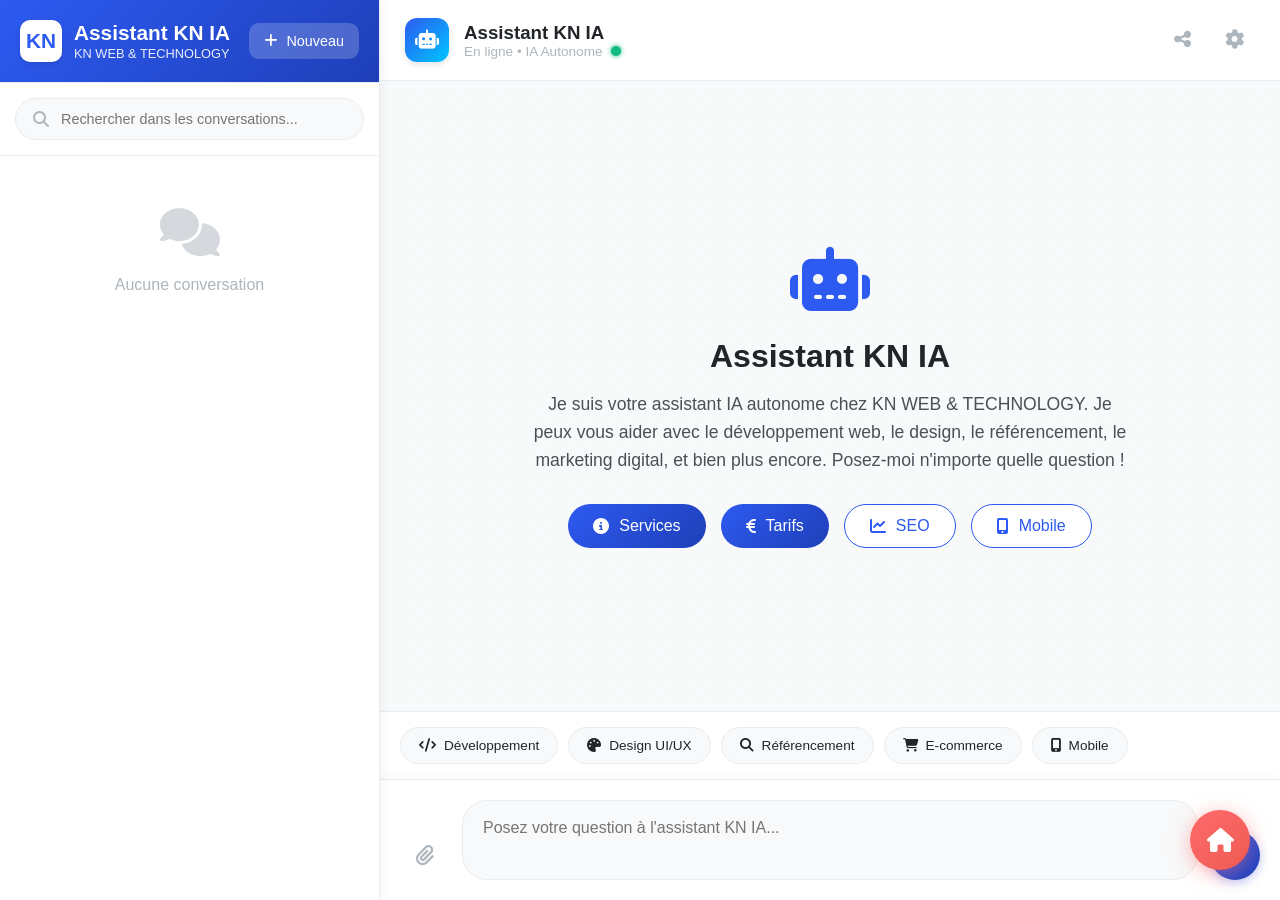
==== assistant.html @ f229addb "Add files via upload" ====
<!DOCTYPE html>
<html lang="fr">
<head>
    <meta charset="UTF-8">
    <meta name="viewport" content="width=device-width, initial-scale=1.0">
    <title>Assistant KN IA - KN WEB & TECHNOLOGY</title>
    <link rel="stylesheet" href="https://cdnjs.cloudflare.com/ajax/libs/font-awesome/6.4.0/css/all.min.css">
    <style>
        :root {
            --primary-color: #2d5af1;
            --secondary-color: #1e3fb8;
            --accent-color: #00c6ff;
            --assistant-color: #f0f5ff;
            --user-color: #e3f2fd;
            --light-color: #f8f9fa;
            --dark-color: #212529;
            --success-color: #10b981;
            --warning-color: #f59e0b;
            --error-color: #ef4444;
            --gray-light: #e9ecef;
            --gray-medium: #adb5bd;
            --gray-dark: #495057;
        }
        
        * {
            margin: 0;
            padding: 0;
            box-sizing: border-box;
            font-family: 'Segoe UI', Tahoma, Geneva, Verdana, sans-serif;
        }
        
        body {
            background: linear-gradient(135deg, #f5f7ff 0%, #eef2ff 100%);
            color: var(--dark-color);
            display: flex;
            height: 100vh;
            overflow: hidden;
        }
        
        /* Sidebar Style Assistant */
        .sidebar {
            width: 380px;
            background: white;
            border-right: 1px solid var(--gray-light);
            display: flex;
            flex-direction: column;
            transition: all 0.3s ease;
            z-index: 100;
            box-shadow: 2px 0 10px rgba(0,0,0,0.05);
        }
        
        .sidebar-header {
            padding: 20px;
            border-bottom: 1px solid var(--gray-light);
            display: flex;
            align-items: center;
            justify-content: space-between;
            background: linear-gradient(135deg, var(--primary-color), var(--secondary-color));
            color: white;
        }
        
        .logo {
            display: flex;
            align-items: center;
            gap: 12px;
        }
        
        .logo-icon {
            width: 42px;
            height: 42px;
            background: white;
            border-radius: 10px;
            display: flex;
            align-items: center;
            justify-content: center;
            font-weight: bold;
            color: var(--primary-color);
            font-size: 1.3rem;
            box-shadow: 0 2px 5px rgba(0,0,0,0.1);
        }
        
        .logo-text {
            display: flex;
            flex-direction: column;
        }
        
        .logo h1 {
            font-size: 1.3rem;
            font-weight: 700;
            line-height: 1.2;
        }
        
        .logo span {
            font-size: 0.8rem;
            opacity: 0.9;
            font-weight: 400;
        }
        
        .new-chat-btn {
            background-color: rgba(255,255,255,0.2);
            color: white;
            border: none;
            border-radius: 10px;
            padding: 10px 15px;
            cursor: pointer;
            display: flex;
            align-items: center;
            gap: 8px;
            transition: all 0.3s;
            font-size: 0.9rem;
        }
        
        .new-chat-btn:hover {
            background-color: rgba(255,255,255,0.3);
            transform: scale(1.02);
        }
        
        .search-container {
            padding: 15px;
            border-bottom: 1px solid var(--gray-light);
            background: white;
        }
        
        .search-box {
            position: relative;
        }
        
        .search-box input {
            width: 100%;
            padding: 12px 15px 12px 45px;
            border: 1px solid var(--gray-light);
            border-radius: 25px;
            background-color: var(--light-color);
            font-size: 0.9rem;
            transition: all 0.3s;
        }
        
        .search-box input:focus {
            border-color: var(--primary-color);
            box-shadow: 0 0 0 3px rgba(45, 90, 241, 0.1);
            outline: none;
        }
        
        .search-box i {
            position: absolute;
            left: 18px;
            top: 50%;
            transform: translateY(-50%);
            color: var(--gray-medium);
        }
        
        .conversations {
            flex: 1;
            overflow-y: auto;
            background: white;
            padding: 10px;
        }
        
        .conversation {
            padding: 15px;
            border-radius: 12px;
            cursor: pointer;
            display: flex;
            align-items: flex-start;
            gap: 15px;
            transition: all 0.2s;
            margin-bottom: 8px;
            border: 1px solid transparent;
        }
        
        .conversation:hover {
            background-color: #f8faff;
            border-color: var(--gray-light);
        }
        
        .conversation.active {
            background-color: #eef4ff;
            border-color: var(--primary-color);
        }
        
        .conversation-icon {
            width: 40px;
            height: 40px;
            border-radius: 10px;
            background: linear-gradient(135deg, var(--primary-color), var(--accent-color));
            display: flex;
            align-items: center;
            justify-content: center;
            color: white;
            font-size: 1.1rem;
            flex-shrink: 0;
        }
        
        .conversation-info {
            flex: 1;
            min-width: 0;
        }
        
        .conversation-header {
            display: flex;
            justify-content: space-between;
            margin-bottom: 6px;
        }
        
        .conversation-name {
            font-weight: 600;
            font-size: 0.95rem;
            white-space: nowrap;
            overflow: hidden;
            text-overflow: ellipsis;
        }
        
        .conversation-time {
            font-size: 0.75rem;
            color: var(--gray-medium);
            flex-shrink: 0;
        }
        
        .conversation-preview {
            font-size: 0.85rem;
            color: var(--gray-dark);
            display: -webkit-box;
            -webkit-line-clamp: 2;
            -webkit-box-orient: vertical;
            overflow: hidden;
        }
        
        /* Main Chat Area - Style Assistant */
        .chat-area {
            flex: 1;
            display: flex;
            flex-direction: column;
            position: relative;
            background: white;
        }
        
        .chat-header {
            padding: 18px 25px;
            border-bottom: 1px solid var(--gray-light);
            background: white;
            display: flex;
            align-items: center;
            justify-content: space-between;
            box-shadow: 0 2px 5px rgba(0,0,0,0.05);
        }
        
        .chat-user-info {
            display: flex;
            align-items: center;
            gap: 15px;
            flex: 1;
        }
        
        .assistant-avatar {
            width: 44px;
            height: 44px;
            border-radius: 12px;
            background: linear-gradient(135deg, var(--primary-color), var(--accent-color));
            display: flex;
            align-items: center;
            justify-content: center;
            color: white;
            font-weight: bold;
            font-size: 1.2rem;
            box-shadow: 0 3px 6px rgba(0,0,0,0.1);
        }
        
        .status {
            width: 10px;
            height: 10px;
            border-radius: 50%;
            background-color: var(--success-color);
            margin-left: 8px;
            box-shadow: 0 0 5px var(--success-color);
        }
        
        .chat-actions {
            display: flex;
            gap: 10px;
        }
        
        .chat-action-btn {
            background: none;
            border: none;
            color: var(--gray-medium);
            cursor: pointer;
            font-size: 1.2rem;
            transition: all 0.3s;
            width: 42px;
            height: 42px;
            display: flex;
            align-items: center;
            justify-content: center;
            border-radius: 50%;
        }
        
        .chat-action-btn:hover {
            color: var(--primary-color);
            background-color: var(--light-color);
            transform: scale(1.05);
        }
        
        .messages-container {
            flex: 1;
            padding: 25px;
            overflow-y: auto;
            background: url('data:image/svg+xml;utf8,<svg xmlns="http://www.w3.org/2000/svg" width="100" height="100" viewBox="0 0 100 100"><rect width="100" height="100" fill="%23f8f9fa"/><path d="M0 0L100 100M100 0L0 100" stroke="%23e9ecef" stroke-width="0.5"/></svg>');
            background-size: 20px 20px;
        }
        
        .message {
            max-width: 85%;
            margin-bottom: 20px;
            display: flex;
            flex-direction: column;
            animation: fadeIn 0.4s ease;
        }
        
        .message.assistant {
            align-self: flex-start;
        }
        
        .message.user {
            align-self: flex-end;
        }
        
        .message-bubble {
            padding: 16px 20px;
            border-radius: 18px;
            position: relative;
            word-wrap: break-word;
            box-shadow: 0 2px 8px rgba(0,0,0,0.08);
            line-height: 1.5;
        }
        
        .message.assistant .message-bubble {
            background: var(--assistant-color);
            border-top-left-radius: 5px;
            border: 1px solid #dbeafe;
        }
        
        .message.user .message-bubble {
            background: linear-gradient(135deg, var(--primary-color), var(--secondary-color));
            color: white;
            border-top-right-radius: 5px;
        }
        
        .message-time {
            font-size: 0.75rem;
            color: var(--gray-medium);
            margin-top: 6px;
            align-self: flex-end;
            display: flex;
            align-items: center;
            gap: 5px;
        }
        
        .message-actions {
            display: flex;
            gap: 12px;
            margin-top: 8px;
            flex-wrap: wrap;
        }
        
        .message-action {
            background: none;
            border: none;
            color: var(--gray-medium);
            cursor: pointer;
            font-size: 0.8rem;
            padding: 4px 8px;
            border-radius: 4px;
            transition: all 0.2s;
            display: flex;
            align-items: center;
            gap: 4px;
        }
        
        .message-action:hover {
            color: var(--primary-color);
            background-color: var(--light-color);
        }
        
        .message-input-container {
            padding: 20px;
            background: white;
            border-top: 1px solid var(--gray-light);
            display: flex;
            align-items: flex-end;
            gap: 12px;
            box-shadow: 0 -2px 10px rgba(0,0,0,0.03);
        }
        
        .message-input {
            flex: 1;
            padding: 15px 20px;
            border: 1px solid var(--gray-light);
            border-radius: 25px;
            resize: none;
            font-size: 1rem;
            max-height: 120px;
            min-height: 50px;
            transition: all 0.3s;
            line-height: 1.5;
            background: var(--light-color);
        }
        
        .message-input:focus {
            border-color: var(--primary-color);
            box-shadow: 0 0 0 3px rgba(45, 90, 241, 0.1);
            outline: none;
            background: white;
        }
        
        .send-btn {
            background: linear-gradient(135deg, var(--primary-color), var(--secondary-color));
            color: white;
            border: none;
            border-radius: 50%;
            width: 50px;
            height: 50px;
            cursor: pointer;
            display: flex;
            align-items: center;
            justify-content: center;
            transition: all 0.3s;
            box-shadow: 0 3px 10px rgba(45, 90, 241, 0.3);
        }
        
        .send-btn:hover {
            transform: scale(1.05);
            box-shadow: 0 5px 15px rgba(45, 90, 241, 0.4);
        }
        
        .attachment-btn {
            background: none;
            border: none;
            color: var(--gray-medium);
            cursor: pointer;
            font-size: 1.3rem;
            transition: color 0.3s;
            width: 50px;
            height: 50px;
            display: flex;
            align-items: center;
            justify-content: center;
            border-radius: 50%;
            flex-shrink: 0;
        }
        
        .attachment-btn:hover {
            color: var(--primary-color);
            background-color: var(--light-color);
        }
        
        /* Quick Actions - Style Assistant */
        .quick-actions {
            display: flex;
            gap: 10px;
            padding: 15px 20px;
            overflow-x: auto;
            background: white;
            border-top: 1px solid var(--gray-light);
        }
        
        .quick-action {
            background-color: var(--light-color);
            border: 1px solid var(--gray-light);
            border-radius: 20px;
            padding: 10px 18px;
            font-size: 0.85rem;
            white-space: nowrap;
            cursor: pointer;
            transition: all 0.2s;
            flex-shrink: 0;
            display: flex;
            align-items: center;
            gap: 8px;
        }
        
        .quick-action:hover {
            background: linear-gradient(135deg, var(--primary-color), var(--secondary-color));
            color: white;
            border-color: var(--primary-color);
            transform: translateY(-2px);
        }
        
        /* Typing Indicator */
        .typing-indicator {
            display: none;
            padding: 12px 20px;
            background: var(--assistant-color);
            border-radius: 18px;
            border-top-left-radius: 5px;
            align-self: flex-start;
            margin-bottom: 15px;
            border: 1px solid #dbeafe;
            max-width: 120px;
        }
        
        .typing-text {
            font-size: 0.9rem;
            color: var(--gray-dark);
            margin-bottom: 8px;
        }
        
        .typing-dots {
            display: flex;
            gap: 4px;
        }
        
        .typing-dot {
            width: 8px;
            height: 8px;
            border-radius: 50%;
            background-color: var(--gray-medium);
            animation: typingAnimation 1.4s infinite ease-in-out;
        }
        
        .typing-dot:nth-child(1) { animation-delay: 0s; }
        .typing-dot:nth-child(2) { animation-delay: 0.2s; }
        .typing-dot:nth-child(3) { animation-delay: 0.4s; }
        
        /* Welcome Screen */
        .welcome-screen {
            display: flex;
            flex-direction: column;
            align-items: center;
            justify-content: center;
            height: 100%;
            padding: 40px;
            text-align: center;
        }
        
        .welcome-icon {
            font-size: 4rem;
            color: var(--primary-color);
            margin-bottom: 20px;
        }
        
        .welcome-title {
            font-size: 2rem;
            font-weight: 700;
            margin-bottom: 15px;
            color: var(--dark-color);
        }
        
        .welcome-subtitle {
            font-size: 1.1rem;
            color: var(--gray-dark);
            margin-bottom: 30px;
            max-width: 600px;
            line-height: 1.6;
        }
        
        .welcome-actions {
            display: flex;
            gap: 15px;
            flex-wrap: wrap;
            justify-content: center;
        }
        
        .welcome-action {
            background: linear-gradient(135deg, var(--primary-color), var(--secondary-color));
            color: white;
            border: none;
            border-radius: 25px;
            padding: 12px 25px;
            font-size: 1rem;
            cursor: pointer;
            transition: all 0.3s;
            display: flex;
            align-items: center;
            gap: 10px;
        }
        
        .welcome-action:hover {
            transform: translateY(-3px);
            box-shadow: 0 5px 15px rgba(45, 90, 241, 0.3);
        }
        
        .welcome-action.secondary {
            background: white;
            color: var(--primary-color);
            border: 1px solid var(--primary-color);
        }
        
        /* Mobile Styles */
        .mobile-header {
            display: none;
            padding: 15px;
            background: white;
            border-bottom: 1px solid var(--gray-light);
            align-items: center;
            justify-content: space-between;
            box-shadow: 0 2px 5px rgba(0,0,0,0.05);
        }
        
        .mobile-header .logo {
            color: var(--primary-color);
        }
        
        .toggle-sidebar {
            background: none;
            border: none;
            font-size: 1.4rem;
            color: var(--gray-medium);
            cursor: pointer;
            width: 44px;
            height: 44px;
            display: flex;
            align-items: center;
            justify-content: center;
            border-radius: 50%;
            transition: all 0.3s;
        }
        
        .toggle-sidebar:hover {
            background-color: var(--light-color);
            color: var(--primary-color);
        }
        
        .overlay {
            display: none;
            position: fixed;
            top: 0;
            left: 0;
            right: 0;
            bottom: 0;
            background-color: rgba(0,0,0,0.5);
            z-index: 90;
        }
        
        /* Responsive */
        @media (max-width: 768px) {
            body {
                flex-direction: column;
            }
            
            .sidebar {
                position: fixed;
                top: 0;
                left: 0;
                bottom: 0;
                width: 85%;
                max-width: 380px;
                transform: translateX(-100%);
            }
            
            .sidebar.active {
                transform: translateX(0);
            }
            
            .mobile-header {
                display: flex;
            }
            
            .chat-area {
                height: 100%;
            }
            
            .message {
                max-width: 90%;
            }
            
            .conversation-name {
                font-size: 0.95rem;
            }
            
            .conversation-preview {
                font-size: 0.8rem;
            }
            
            .chat-action-btn {
                width: 38px;
                height: 38px;
                font-size: 1.1rem;
            }
            
            .overlay.active {
                display: block;
            }
            
            .messages-container {
                padding: 15px;
            }
            
            .message-input-container {
                padding: 15px;
            }
            
            .welcome-screen {
                padding: 20px;
            }
            
            .welcome-title {
                font-size: 1.5rem;
            }
            
            .welcome-subtitle {
                font-size: 1rem;
            }
        }
        
        @media (max-width: 480px) {
            .logo h1 {
                font-size: 1.1rem;
            }
            
            .conversation {
                padding: 12px;
            }
            
            .conversation-icon {
                width: 36px;
                height: 36px;
                font-size: 1rem;
            }
            
            .message-bubble {
                padding: 14px 18px;
                font-size: 0.95rem;
            }
            
            .message-input {
                padding: 12px 16px;
                font-size: 0.95rem;
            }
            
            .quick-action {
                padding: 8px 14px;
                font-size: 0.8rem;
            }
            
            .send-btn, .attachment-btn {
                width: 44px;
                height: 44px;
            }
        }
        
        /* Animations */
        @keyframes fadeIn {
            from { opacity: 0; transform: translateY(10px); }
            to { opacity: 1; transform: translateY(0); }
        }
        
        @keyframes typingAnimation {
            0%, 60%, 100% { transform: translateY(0); }
            30% { transform: translateY(-5px); }
        }
        
        /* Message Status */
        .message-status {
            font-size: 0.7rem;
            margin-left: 5px;
        }
        
        /* Empty State */
        .empty-conversations {
            padding: 40px 20px;
            text-align: center;
            color: var(--gray-medium);
        }
        
        .empty-icon {
            font-size: 3rem;
            margin-bottom: 15px;
            opacity: 0.5;
        }
        
        .empty-text {
            font-size: 1rem;
        }
        
        /* Code blocks in messages */
        .code-block {
            background: #1e1e1e;
            color: #d4d4d4;
            padding: 15px;
            border-radius: 8px;
            margin: 10px 0;
            font-family: 'Courier New', monospace;
            font-size: 0.9rem;
            overflow-x: auto;
        }
        
        .suggestion-chips {
            display: flex;
            flex-wrap: wrap;
            gap: 8px;
            margin-top: 10px;
        }
        
        .suggestion-chip {
            background: white;
            border: 1px solid var(--gray-light);
            border-radius: 16px;
            padding: 6px 12px;
            font-size: 0.8rem;
            cursor: pointer;
            transition: all 0.2s;
        }
        
        .suggestion-chip:hover {
            background: var(--primary-color);
            color: white;
        }
    </style>
</head>
<body>
    <!-- En-tête mobile -->
    <div class="mobile-header">
        <button class="toggle-sidebar">
            <i class="fas fa-bars"></i>
        </button>
        <div class="logo">
            <div class="logo-icon"><img href="KN WEB TECHNOLOGY.jpg"></div>
            <div class="logo-text">
                <h1>Assistant KN IA</h1>
            </div>
        </div>
        <button class="new-chat-btn">
            <i class="fas fa-plus"></i> Nouveau
        </button>
    </div>
    
    <!-- Overlay pour fermer le sidebar sur mobile -->
    <div class="overlay"></div>
    
    <!-- Sidebar avec les conversations -->
    <div class="sidebar">
        <div class="sidebar-header">
            <div class="logo">
                <div class="logo-icon">KN</div>
                <div class="logo-text">
                    <h1>Assistant KN IA</h1>
                    <span>KN WEB & TECHNOLOGY</span>
                </div>
            </div>
            <button class="new-chat-btn" id="newChatBtn">
                <i class="fas fa-plus"></i> Nouveau
            </button>
        </div>
        
        <div class="search-container">
            <div class="search-box">
                <i class="fas fa-search"></i>
                <input type="text" id="searchInput" placeholder="Rechercher dans les conversations...">
            </div>
        </div>
        
        <div class="conversations" id="conversationsList">
            <!-- Les conversations seront générées dynamiquement -->
            <div class="empty-conversations">
                <div class="empty-icon">
                    <i class="fas fa-comments"></i>
                </div>
                <div class="empty-text">Aucune conversation</div>
            </div>
        </div>
    </div>
    
    <!-- Zone de chat principale -->
    <div class="chat-area">
        <div class="chat-header">
            <div class="chat-user-info">
                <div class="assistant-avatar">
                    <i class="fas fa-robot"></i>
                </div>
                <div>
                    <h3>Assistant KN IA</h3>
                    <div style="display: flex; align-items: center;">
                        <span style="font-size: 0.85rem; color: var(--gray-medium);">En ligne • IA Autonome</span>
                        <span class="status"></span>
                    </div>
                </div>
            </div>
            <div class="chat-actions">
                <button class="chat-action-btn" title="Partager">
                    <i class="fas fa-share-alt"></i>
                </button>
                <button class="chat-action-btn" title="Paramètres">
                    <i class="fas fa-cog"></i>
                </button>
            </div>
        </div>
        
        <div class="messages-container" id="messagesContainer">
            <!-- Écran de bienvenue -->
            <div class="welcome-screen" id="welcomeScreen">
                <div class="welcome-icon">
                    <i class="fas fa-robot"></i>
                </div>
                <h1 class="welcome-title">Assistant KN IA</h1>
                <p class="welcome-subtitle">
                    Je suis votre assistant IA autonome chez KN WEB & TECHNOLOGY. Je peux vous aider avec le développement web, le design, le référencement, le marketing digital, et bien plus encore. Posez-moi n'importe quelle question !
                </p>
                <div class="welcome-actions">
                    <button class="welcome-action" data-prompt="Présentez les services de KN WEB & TECHNOLOGY">
                        <i class="fas fa-info-circle"></i> Services
                    </button>
                    <button class="welcome-action" data-prompt="Quels sont vos tarifs pour un site web ?">
                        <i class="fas fa-euro-sign"></i> Tarifs
                    </button>
                    <button class="welcome-action secondary" data-prompt="Pouvez-vous m'expliquer le référencement SEO ?">
                        <i class="fas fa-chart-line"></i> SEO
                    </button>
                    <button class="welcome-action secondary" data-prompt="Comment créer une application mobile ?">
                        <i class="fas fa-mobile-alt"></i> Mobile
                    </button>
                </div>
            </div>
            
            <!-- Indicateur de frappe -->
            <div class="typing-indicator" id="typingIndicator">
                <div class="typing-text">Assistant KN IA rédige...</div>
                <div class="typing-dots">
                    <div class="typing-dot"></div>
                    <div class="typing-dot"></div>
                    <div class="typing-dot"></div>
                </div>
            </div>
        </div>
        
        <!-- Actions rapides -->
        <div class="quick-actions">
            <div class="quick-action" data-prompt="Développement web sur mesure">
                <i class="fas fa-code"></i> Développement
            </div>
            <div class="quick-action" data-prompt="Design d'interface moderne">
                <i class="fas fa-palette"></i> Design UI/UX
            </div>
            <div class="quick-action" data-prompt="Stratégie de référencement SEO">
                <i class="fas fa-search"></i> Référencement
            </div>
            <div class="quick-action" data-prompt="Solution e-commerce">
                <i class="fas fa-shopping-cart"></i> E-commerce
            </div>
            <div class="quick-action" data-prompt="Application mobile">
                <i class="fas fa-mobile-alt"></i> Mobile
            </div>
        </div>
        
        <div class="message-input-container">
            <button class="attachment-btn" title="Joindre un fichier">
                <i class="fas fa-paperclip"></i>
            </button>
            <textarea class="message-input" id="messageInput" placeholder="Posez votre question à l'assistant KN IA..."></textarea>
            <button class="send-btn" id="sendButton" title="Envoyer le message">
                <i class="fas fa-paper-plane"></i>
            </button>
        </div>
    </div>

    <script>
        // Base de connaissances étendue de l'assistant
        const knowledgeBase = {
            // Services de l'agence
            services: {
                web: {
                    title: "Développement Web",
                    description: "Création de sites web sur mesure, applications web complexes, et solutions digitales adaptées à vos besoins.",
                    details: "Nous utilisons les technologies modernes comme React, Vue.js, Angular, Node.js, Laravel, et WordPress avancé.",
                    pricing: "À partir de 2 500€ pour un site vitrine, 5 000€+ pour une application web complexe."
                },
                mobile: {
                    title: "Applications Mobiles",
                    description: "Développement d'applications iOS et Android natives ou cross-platform.",
                    details: "Nous créons des applications performantes avec React Native, Flutter, Swift, et Kotlin.",
                    pricing: "À partir de 10 000€ selon la complexité."
                },
                design: {
                    title: "Design UI/UX",
                    description: "Conception d'interfaces utilisateur modernes et d'expériences utilisateur optimisées.",
                    details: "Notre processus inclut recherche utilisateur, wireframes, prototypes, et design system.",
                    pricing: "À partir de 1 500€ pour un design de site web."
                },
                seo: {
                    title: "Référencement SEO",
                    description: "Optimisation pour les moteurs de recherche et stratégie de visibilité en ligne.",
                    details: "Audit technique, optimisation on-page, création de contenu, netlinking, et analytics.",
                    pricing: "Forfaits mensuels à partir de 500€/mois."
                },
                ecommerce: {
                    title: "E-commerce",
                    description: "Solutions de boutique en ligne complètes avec gestion des stocks et paiements.",
                    details: "Nous travaillons avec Shopify, WooCommerce, Magento, et solutions sur mesure.",
                    pricing: "À partir de 4 000€ pour une boutique basique."
                }
            },
            
            // Technologies maîtrisées
            technologies: [
                "HTML5, CSS3, JavaScript (ES6+)",
                "React, Vue.js, Angular",
                "Node.js, Express, Laravel",
                "Python, Django, Flask",
                "MySQL, PostgreSQL, MongoDB",
                "React Native, Flutter",
                "WordPress, Shopify, Magento",
                "AWS, Google Cloud, Docker"
            ],
            
            // Processus de travail
            process: [
                "1. Consultation et analyse des besoins",
                "2. Proposition détaillée et devis",
                "3. Conception et validation des maquettes",
                "4. Développement et tests qualité",
                "5. Formation et livraison",
                "6. Support et maintenance"
            ],
            
            // FAQ générale
            faq: {
                "délais": "Nos délais standards : Site vitrine (4-6 semaines), E-commerce (6-8 semaines), Application web (8-12 semaines), Application mobile (10-14 semaines).",
                "paiement": "Nous proposons un paiement en 3 fois : 40% à la signature, 30% à mi-projet, 30% à la livraison. Des modalités adaptables sont possibles.",
                "support": "Tous nos projets incluent 3 mois de support gratuit. Ensuite, forfaits mensuels de 150€ à 500€ selon vos besoins.",
                "hébergement": "Nous proposons des solutions d'hébergement sécurisées avec certificats SSL, sauvegardes quotidiennes, et support 24/7 à partir de 25€/mois.",
                "maintenance": "Nos forfaits maintenance incluent mises à jour de sécurité, corrections, optimisations, et rapports mensuels."
            },
            
            // Exemples de code
            codeExamples: {
                html: `<div class="container">
    <h1>Bienvenue</h1>
    <p>Ceci est un exemple de structure HTML</p>
</div>`,
                css: `.container {
    max-width: 1200px;
    margin: 0 auto;
    padding: 20px;
    background: #f8f9fa;
}`,
                javascript: `// Fonction moderne en JavaScript
const greeting = (name) => {
    return \`Bonjour \${name} ! Bienvenue chez KN WEB & TECHNOLOGY\`;
};`
            }
        };

        // Variables globales
        let conversations = [];
        let currentConversationId = null;
        let conversationCounter = 0;

        // Éléments DOM
        const conversationsList = document.getElementById('conversationsList');
        const messagesContainer = document.getElementById('messagesContainer');
        const welcomeScreen = document.getElementById('welcomeScreen');
        const messageInput = document.getElementById('messageInput');
        const sendButton = document.getElementById('sendButton');
        const searchInput = document.getElementById('searchInput');
        const newChatBtn = document.getElementById('newChatBtn');
        const typingIndicator = document.getElementById('typingIndicator');

        // Fonctionnalité de bascule du sidebar sur mobile
        const toggleSidebar = document.querySelector('.toggle-sidebar');
        const sidebar = document.querySelector('.sidebar');
        const overlay = document.querySelector('.overlay');
        
        toggleSidebar.addEventListener('click', function() {
            sidebar.classList.toggle('active');
            overlay.classList.toggle('active');
        });
        
        overlay.addEventListener('click', function() {
            sidebar.classList.remove('active');
            overlay.classList.remove('active');
        });
        
        // Initialisation
        document.addEventListener('DOMContentLoaded', function() {
            loadConversations();
            setupEventListeners();
        });
        
        function setupEventListeners() {
            // Envoi de message
            sendButton.addEventListener('click', sendMessage);
            messageInput.addEventListener('keypress', function(e) {
                if (e.key === 'Enter' && !e.shiftKey) {
                    e.preventDefault();
                    sendMessage();
                }
            });
            
            // Nouvelle conversation
            newChatBtn.addEventListener('click', createNewConversation);
            
            // Recherche
            searchInput.addEventListener('input', filterConversations);
            
            // Actions rapides
            document.querySelectorAll('.quick-action, .welcome-action').forEach(button => {
                button.addEventListener('click', function() {
                    const prompt = this.getAttribute('data-prompt');
                    if (prompt) {
                        if (currentConversationId === null) {
                            createNewConversation();
                        }
                        setTimeout(() => {
                            messageInput.value = prompt;
                            sendMessage();
                        }, 100);
                    }
                });
            });
        }
        
        function createNewConversation() {
            conversationCounter++;
            const conversationId = 'conv_' + conversationCounter;
            const conversation = {
                id: conversationId,
                name: 'Conversation ' + conversationCounter,
                preview: 'Nouvelle conversation avec Assistant KN IA',
                timestamp: new Date(),
                messages: []
            };
            
            conversations.unshift(conversation);
            currentConversationId = conversationId;
            
            saveConversations();
            renderConversations();
            switchToConversation(conversationId);
            
            // Cacher l'écran de bienvenue
            welcomeScreen.style.display = 'none';
            
            // Ajouter un message de bienvenue de l'assistant
            setTimeout(() => {
                addAssistantMessage(
                    "👋 Bonjour ! Je suis l'Assistant KN IA de KN WEB & TECHNOLOGY.\n\n" +
                    "Je peux vous aider avec :\n" +
                    "• 💻 Développement web et applications\n" + 
                    "• 🎨 Design d'interfaces modernes\n" +
                    "• 🔍 Stratégie de référencement SEO\n" +
                    "• 🛒 Solutions e-commerce\n" +
                    "• 📱 Applications mobiles\n" +
                    "• ☁️ Hébergement et infrastructure\n\n" +
                    "N'hésitez pas à me poser n'importe quelle question !",
                    [
                        "Voir vos services détaillés",
                        "Exemple de code HTML/CSS",
                        "Processus de travail",
                        "Tarifs et délais"
                    ]
                );
            }, 500);
        }
        
        function switchToConversation(conversationId) {
            currentConversationId = conversationId;
            
            // Mettre à jour la sélection visuelle
            document.querySelectorAll('.conversation').forEach(conv => {
                conv.classList.remove('active');
                if (conv.dataset.id === conversationId) {
                    conv.classList.add('active');
                }
            });
            
            // Afficher les messages de la conversation
            renderMessages(conversationId);
            
            // Cacher l'écran de bienvenue
            welcomeScreen.style.display = 'none';
            
            // Sur mobile, fermer le sidebar
            if (window.innerWidth <= 768) {
                sidebar.classList.remove('active');
                overlay.classList.remove('active');
            }
        }
        
        function sendMessage() {
            const messageText = messageInput.value.trim();
            
            if (messageText && currentConversationId) {
                // Ajouter le message de l'utilisateur
                addUserMessage(messageText);
                
                // Effacer le champ de saisie
                messageInput.value = '';
                
                // Simuler une réponse de l'assistant
                setTimeout(() => generateAssistantReply(messageText), 1000);
            } else if (messageText && !currentConversationId) {
                // Créer une nouvelle conversation si aucune n'est active
                createNewConversation();
                setTimeout(() => {
                    addUserMessage(messageText);
                    messageInput.value = '';
                    setTimeout(() => generateAssistantReply(messageText), 1000);
                }, 100);
            }
        }
        
        function addUserMessage(text) {
            const conversation = conversations.find(c => c.id === currentConversationId);
            if (!conversation) return;
            
            const message = {
                id: 'msg_' + Date.now(),
                text: text,
                sender: 'user',
                timestamp: new Date()
            };
            
            conversation.messages.push(message);
            conversation.preview = text.length > 50 ? text.substring(0, 50) + '...' : text;
            conversation.timestamp = new Date();
            
            saveConversations();
            renderMessages(currentConversationId);
            renderConversations();
        }
        
        function addAssistantMessage(text, suggestions = []) {
            const conversation = conversations.find(c => c.id === currentConversationId);
            if (!conversation) return;
            
            const message = {
                id: 'msg_' + Date.now(),
                text: text,
                sender: 'assistant',
                timestamp: new Date(),
                suggestions: suggestions
            };
            
            conversation.messages.push(message);
            conversation.preview = text.length > 50 ? text.substring(0, 50) + '...' : text;
            conversation.timestamp = new Date();
            
            saveConversations();
            renderMessages(currentConversationId);
            renderConversations();
        }
        
        function generateAssistantReply(userMessage) {
            // Afficher l'indicateur de frappe
            typingIndicator.style.display = 'block';
            messagesContainer.scrollTop = messagesContainer.scrollHeight;
            
            // Simuler un temps de traitement
            const processingTime = 800 + Math.random() * 1500;
            
            setTimeout(() => {
                typingIndicator.style.display = 'none';
                
                // Analyser l'intention de l'utilisateur
                const response = analyzeAndRespond(userMessage);
                
                addAssistantMessage(response.text, response.suggestions);
            }, processingTime);
        }
        
        function analyzeAndRespond(message) {
            const lowerMessage = message.toLowerCase();
            let response = { text: "", suggestions: [] };
            
            // Détection d'intention avancée
            if (lowerMessage.includes('bonjour') || lowerMessage.includes('salut') || lowerMessage.includes('hello')) {
                response.text = "👋 Bonjour ! Ravie de vous parler. Je suis l'Assistant KN IA, spécialisé dans les solutions digitales. Comment puis-je vous aider aujourd'hui ?";
                response.suggestions = ["Services de développement", "Tarifs et délais", "Portfolio de projets"];
            }
            else if (lowerMessage.includes('service') || lowerMessage.includes('offre') || lowerMessage.includes('proposition')) {
                response.text = generateServicesResponse();
                response.suggestions = ["Développement web détaillé", "Applications mobiles", "Design UI/UX"];
            }
            else if (lowerMessage.includes('prix') || lowerMessage.includes('tarif') || lowerMessage.includes('coût') || lowerMessage.includes('devis')) {
                response.text = generatePricingResponse();
                response.suggestions = ["Devis personnalisé", "Options de paiement", "Comparaison des solutions"];
            }
            else if (lowerMessage.includes('délai') || lowerMessage.includes('temps') || lowerMessage.includes('quand') || lowerMessage.includes('date')) {
                response.text = generateTimelineResponse();
                response.suggestions = ["Processus détaillé", "Options accélérées", "Planning type"];
            }
            else if (lowerMessage.includes('référencement') || lowerMessage.includes('seo') || lowerMessage.includes('google')) {
                response.text = generateSEOResponse();
                response.suggestions = ["Audit SEO gratuit", "Stratégie personnalisée", "Résultats attendus"];
            }
            else if (lowerMessage.includes('code') || lowerMessage.includes('programmation') || lowerMessage.includes('développement')) {
                response.text = generateCodeResponse();
                response.suggestions = ["Exemple JavaScript", "Meilleures pratiques", "Stack technique"];
            }
            else if (lowerMessage.includes('design') || lowerMessage.includes('ui') || lowerMessage.includes('ux') || lowerMessage.includes('interface')) {
                response.text = generateDesignResponse();
                response.suggestions = ["Processus design", "Outils utilisés", "Exemples de maquettes"];
            }
            else if (lowerMessage.includes('contact') || lowerMessage.includes('téléphone') || lowerMessage.includes('email') || lowerMessage.includes('adresse')) {
                response.text = generateContactResponse();
                response.suggestions = ["Prendre rendez-vous", "Demander un rappel", "Visiter le site"];
            }
            else if (lowerMessage.includes('technologie') || lowerMessage.includes('stack') || lowerMessage.includes('framework')) {
                response.text = generateTechStackResponse();
                response.suggestions = ["Comparaison des technologies", "Recommandations", "Tendances 2024"];
            }
            else if (lowerMessage.includes('portfolio') || lowerMessage.includes('projet') || lowerMessage.includes('réalisation')) {
                response.text = generatePortfolioResponse();
                response.suggestions = ["Voir des études de cas", "Témoignages clients", "Domaines d'expertise"];
            }
            else {
                response.text = generateGeneralResponse();
                response.suggestions = ["Services KN WEB & TECHNOLOGY", "Comment démarrer un projet", "Questions fréquentes"];
            }
            
            return response;
        }
        
        // Fonctions de génération de réponses spécifiques
        function generateServicesResponse() {
            let response = "🚀 **NOS SERVICES PRINCIPAUX**\n\n";
            
            Object.values(knowledgeBase.services).forEach(service => {
                response += `**${service.title}**\n`;
                response += `${service.description}\n`;
                response += `*${service.pricing}*\n\n`;
            });
            
            response += "💡 *Chaque projet est personnalisé selon vos besoins spécifiques.*";
            return response;
        }
        
        function generatePricingResponse() {
            return `💰 **TARIFS ET INVESTISSEMENT**\n\n` +
                   `Nos tarifs sont adaptés à chaque projet :\n\n` +
                   `• **Site vitrine** : À partir de 2 500€\n` +
                   `• **Site e-commerce** : À partir de 5 000€\n` +
                   `• **Application web** : À partir de 8 000€\n` +
                   `• **Application mobile** : À partir de 10 000€\n` +
                   `• **Design UI/UX** : À partir de 1 500€\n` +
                   `• **SEO** : Forfaits à partir de 500€/mois\n\n` +
                   `📞 *Je peux vous préparer un devis personnalisé gratuitement !*`;
        }
        
        function generateTimelineResponse() {
            return `⏱️ **DÉLAIS DE RÉALISATION**\n\n` +
                   `Délais standards pour une qualité optimale :\n\n` +
                   `• **Site vitrine** : 4-6 semaines\n` +
                   `• **Site e-commerce** : 6-8 semaines\n` +
                   `• **Application web** : 8-12 semaines\n` +
                   `• **Application mobile** : 10-14 semaines\n\n` +
                   `⚡ *Options accélérées disponibles avec équipe dédiée*`;
        }
        
        function generateSEOResponse() {
            return `🔍 **STRATÉGIE SEO COMPLÈTE**\n\n` +
                   `Notre approche du référencement naturel :\n\n` +
                   `1. **Audit technique complet**\n` +
                   `2. **Optimisation on-page**\n` +
                   `3. **Stratégie de contenu**\n` +
                   `4. **Netlinking qualitatif**\n` +
                   `5. **Suivi et reporting**\n\n` +
                   `📈 *Nous garantissons une amélioration mesurable de votre visibilité*`;
        }
        
        function generateCodeResponse() {
            return `💻 **EXEMPLE DE CODE MODERNE**\n\n` +
                   `Voici un exemple de composant React moderne :\n\n` +
                   `<div class="code-block">${knowledgeBase.codeExamples.javascript}</div>\n\n` +
                   `🛠️ *Nous utilisons les meilleures pratiques et technologies récentes*`;
        }
        
        function generateDesignResponse() {
            return `🎨 **PROCESSUS DE DESIGN**\n\n` +
                   `Notre méthodologie de design :\n\n` +
                   `1. **Recherche utilisateur**\n` +
                   `2. **Architecture de l'information**\n` +
                   `3. **Wireframes et prototypes**\n` +
                   `4. **Design d'interface**\n` +
                   `5. **Tests utilisateur**\n` +
                   `6. **Design system**\n\n` +
                   `✨ *Nous créons des interfaces intuitives et esthétiques*`;
        }
        
        function generateContactResponse() {
            return `📞 **CONTACTEZ-NOUS**\n\n` +
                   `Plusieurs façons de nous contacter :\n\n` +
                   `• **Téléphone** : +33 1 23 45 67 89\n` +
                   `• **Email** : contact@knwebtech.com\n` +
                   `• **Site web** : www.knwebtech.com\n` +
                   `• **Adresse** : Paris, France\n\n` +
                   `📍 *Disponible pour une visioconférence dès maintenant*`;
        }
        
        function generateTechStackResponse() {
            return `🛠️ **NOTRE STACK TECHNIQUE**\n\n` +
                   `Technologies que nous maîtrisons :\n\n` +
                   knowledgeBase.technologies.map(tech => `• ${tech}`).join('\n') + `\n\n` +
                   `🚀 *Nous restons à jour avec les dernières innovations*`;
        }
        
        function generatePortfolioResponse() {
            return `📂 **NOTRE PORTFOLIO**\n\n` +
                   `Quelques domaines d'expertise :\n\n` +
                   `• **E-commerce** : Boutiques en ligne performantes\n` +
                   `• **Applications SaaS** : Solutions métier sur mesure\n` +
                   `• **Sites institutionnels** : Présence en ligne professionnelle\n` +
                   `• **Applications mobiles** : Expériences utilisateur natives\n` +
                   `• **Plateformes web** : Solutions complexes et scalables\n\n` +
                   `🌟 *Plus de 50 projets livrés avec succès*`;
        }
        
        function generateGeneralResponse() {
            const responses = [
                "Je comprends votre question. Chez KN WEB & TECHNOLOGY, nous accordons une importance particulière à la qualité et à la satisfaction client. Pouvez-vous me donner plus de détails ?",
                "Excellente interrogation ! Notre équipe d'experts a une solide expérience dans ce domaine. Nous pouvons certainement vous proposer une solution adaptée.",
                "Merci pour cette précision. Nous avons travaillé sur des projets similaires avec un taux de satisfaction de 98%. Laissez-moi vous expliquer notre approche.",
                "Je prends note de votre requête. Notre processus garantit un résultat professionnel et durable. Souhaitez-vous planifier un appel pour discuter des détails ?",
                "Question intéressante ! Nous avons développé des méthodologies spécifiques pour ce type de besoin. Voici comment nous pouvons vous aider..."
            ];
            
            return responses[Math.floor(Math.random() * responses.length)];
        }
        
        function renderConversations() {
            if (conversations.length === 0) {
                conversationsList.innerHTML = `
                    <div class="empty-conversations">
                        <div class="empty-icon">
                            <i class="fas fa-comments"></i>
                        </div>
                        <div class="empty-text">Aucune conversation</div>
                    </div>
                `;
                return;
            }
            
            conversationsList.innerHTML = '';
            
            conversations.forEach(conversation => {
                const conversationElement = document.createElement('div');
                conversationElement.className = 'conversation';
                conversationElement.dataset.id = conversation.id;
                
                if (conversation.id === currentConversationId) {
                    conversationElement.classList.add('active');
                }
                
                const timeString = conversation.timestamp.toLocaleTimeString([], {hour: '2-digit', minute:'2-digit'});
                
                conversationElement.innerHTML = `
                    <div class="conversation-icon">
                        <i class="fas fa-comment"></i>
                    </div>
                    <div class="conversation-info">
                        <div class="conversation-header">
                            <span class="conversation-name">${conversation.name}</span>
                            <span class="conversation-time">${timeString}</span>
                        </div>
                        <div class="conversation-preview">${conversation.preview}</div>
                    </div>
                `;
                
                conversationElement.addEventListener('click', () => {
                    switchToConversation(conversation.id);
                });
                
                conversationsList.appendChild(conversationElement);
            });
        }
        
        function renderMessages(conversationId) {
            const conversation = conversations.find(c => c.id === conversationId);
            if (!conversation) return;
            
            messagesContainer.innerHTML = '';
            
            conversation.messages.forEach(message => {
                const messageElement = document.createElement('div');
                messageElement.className = `message ${message.sender}`;
                
                const timeString = message.timestamp.toLocaleTimeString([], {hour: '2-digit', minute:'2-digit'});
                
                let messageContent = message.text;
                
                // Remplacer les blocs de code
                messageContent = messageContent.replace(/<div class="code-block">([\s\S]*?)<\/div>/g, 
                    '<div class="code-block">$1</div>');
                
                let suggestionsHTML = '';
                if (message.suggestions && message.suggestions.length > 0) {
                    suggestionsHTML = `
                        <div class="suggestion-chips">
                            ${message.suggestions.map(suggestion => 
                                `<div class="suggestion-chip" data-suggestion="${suggestion}">${suggestion}</div>`
                            ).join('')}
                        </div>
                    `;
                }
                
                messageElement.innerHTML = `
                    <div class="message-bubble">${messageContent}</div>
                    <span class="message-time">${timeString}</span>
                    <div class="message-actions">
                        <button class="message-action"><i class="fas fa-reply"></i> Répondre</button>
                        <button class="message-action"><i class="far fa-copy"></i> Copier</button>
                        <button class="message-action"><i class="far fa-thumbs-up"></i> Utile</button>
                    </div>
                    ${suggestionsHTML}
                `;
                
                messagesContainer.appendChild(messageElement);
                
                // Ajouter les écouteurs d'événements pour les suggestions
                messageElement.querySelectorAll('.suggestion-chip').forEach(chip => {
                    chip.addEventListener('click', function() {
                        const suggestionText = this.getAttribute('data-suggestion');
                        if (currentConversationId) {
                            messageInput.value = suggestionText;
                            sendMessage();
                        }
                    });
                });
            });
            
            // Ajouter l'indicateur de frappe à la fin
            messagesContainer.appendChild(typingIndicator);
            
            // Faire défiler vers le bas
            messagesContainer.scrollTop = messagesContainer.scrollHeight;
        }
        
        function filterConversations() {
            const searchTerm = searchInput.value.toLowerCase();
            
            document.querySelectorAll('.conversation').forEach(conv => {
                const name = conv.querySelector('.conversation-name').textContent.toLowerCase();
                const preview = conv.querySelector('.conversation-preview').textContent.toLowerCase();
                
                if (name.includes(searchTerm) || preview.includes(searchTerm)) {
                    conv.style.display = 'flex';
                } else {
                    conv.style.display = 'none';
                }
            });
        }
        
        function saveConversations() {
            localStorage.setItem('kn_conversations', JSON.stringify(conversations));
            localStorage.setItem('kn_conversation_counter', conversationCounter);
        }
        
        function loadConversations() {
            const savedConversations = localStorage.getItem('kn_conversations');
            const savedCounter = localStorage.getItem('kn_conversation_counter');
            
            if (savedConversations) {
                conversations = JSON.parse(savedConversations);
                // Convertir les dates string en objets Date
                conversations.forEach(conv => {
                    conv.timestamp = new Date(conv.timestamp);
                    conv.messages.forEach(msg => {
                        msg.timestamp = new Date(msg.timestamp);
                    });
                });
            }
            
            if (savedCounter) {
                conversationCounter = parseInt(savedCounter);
            }
            
            renderConversations();
        }
        
        // Gestion du redimensionnement de la fenêtre
        window.addEventListener('resize', function() {
            if (window.innerWidth > 768) {
                sidebar.classList.remove('active');
                overlay.classList.remove('active');
            }
        });
    </script>
<!-- Bouton de retour flottant en bas avec animations -->
<a href="javascript:history.back()" class="floating-back-button" style="
    position: fixed;
    bottom: 30px;
    right: 30px;
    width: 60px;
    height: 60px;
    background: linear-gradient(135deg, #ff6b6b, #ee5a52);
    border-radius: 50%;
    display: flex;
    align-items: center;
    justify-content: center;
    color: white;
    font-size: 1.5rem;
    text-decoration: none;
    box-shadow: 0 4px 20px rgba(255, 107, 107, 0.5);
    z-index: 1002;
    transition: all 0.3s ease;
    animation: backFloat 3s ease-in-out infinite, 
               backGlow 2s ease-in-out infinite alternate;
    cursor: pointer;
">
    <i class="fas fa-home"></i>
</a>

<style>
@keyframes backFloat {
    0%, 100% { transform: translateY(0px) rotate(0deg); }
    50% { transform: translateY(-10px) rotate(10deg); }
}

@keyframes backGlow {
    0% { box-shadow: 0 4px 20px rgba(255, 107, 107, 0.5); }
    100% { box-shadow: 0 4px 30px rgba(255, 107, 107, 0.8), 0 0 20px rgba(255, 107, 107, 0.4); }
}

.floating-back-button:hover {
    transform: scale(1.2) rotate(-15deg);
    animation: backHover 0.5s ease-in-out infinite alternate;
}

@keyframes backHover {
    0% { transform: scale(1.2) rotate(-15deg); }
    100% { transform: scale(1.3) rotate(-20deg); }
}

/* Version mobile pour le bouton de retour */
@media (max-width: 768px) {
    .floating-back-button {
        bottom: 20px;
        right: 20px;
        width: 55px;
        height: 55px;
        font-size: 1.3rem;
    }
}

@media (max-width: 480px) {
    .floating-back-button {
        bottom: 15px;
        right: 15px;
        width: 50px;
        height: 50px;
        font-size: 1.2rem;
    }
}
</style></body>
</html>
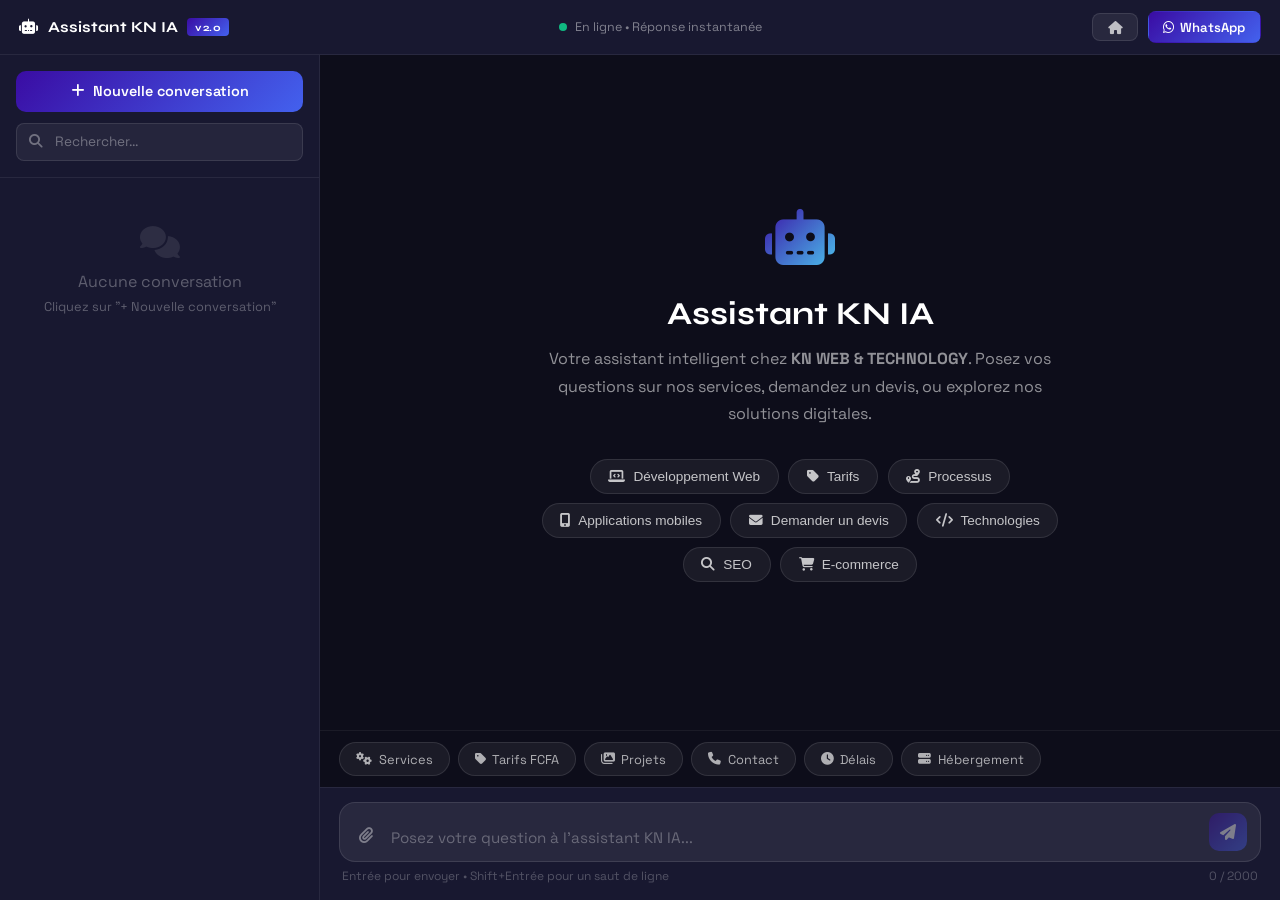
==== commit 52d6eba1: "assistant.html" ====
--- a/assistant.html
+++ b/assistant.html
@@ -1,1644 +1,903 @@
 <!DOCTYPE html>
 <html lang="fr">
 <head>
-    <meta charset="UTF-8">
-    <meta name="viewport" content="width=device-width, initial-scale=1.0">
-    <title>Assistant KN IA - KN WEB & TECHNOLOGY</title>
-    <link rel="stylesheet" href="https://cdnjs.cloudflare.com/ajax/libs/font-awesome/6.4.0/css/all.min.css">
-    <style>
-        :root {
-            --primary-color: #2d5af1;
-            --secondary-color: #1e3fb8;
-            --accent-color: #00c6ff;
-            --assistant-color: #f0f5ff;
-            --user-color: #e3f2fd;
-            --light-color: #f8f9fa;
-            --dark-color: #212529;
-            --success-color: #10b981;
-            --warning-color: #f59e0b;
-            --error-color: #ef4444;
-            --gray-light: #e9ecef;
-            --gray-medium: #adb5bd;
-            --gray-dark: #495057;
-        }
-        
-        * {
-            margin: 0;
-            padding: 0;
-            box-sizing: border-box;
-            font-family: 'Segoe UI', Tahoma, Geneva, Verdana, sans-serif;
-        }
-        
-        body {
-            background: linear-gradient(135deg, #f5f7ff 0%, #eef2ff 100%);
-            color: var(--dark-color);
-            display: flex;
-            height: 100vh;
-            overflow: hidden;
-        }
-        
-        /* Sidebar Style Assistant */
-        .sidebar {
-            width: 380px;
-            background: white;
-            border-right: 1px solid var(--gray-light);
-            display: flex;
-            flex-direction: column;
-            transition: all 0.3s ease;
-            z-index: 100;
-            box-shadow: 2px 0 10px rgba(0,0,0,0.05);
-        }
-        
-        .sidebar-header {
-            padding: 20px;
-            border-bottom: 1px solid var(--gray-light);
-            display: flex;
-            align-items: center;
-            justify-content: space-between;
-            background: linear-gradient(135deg, var(--primary-color), var(--secondary-color));
-            color: white;
-        }
-        
-        .logo {
-            display: flex;
-            align-items: center;
-            gap: 12px;
-        }
-        
-        .logo-icon {
-            width: 42px;
-            height: 42px;
-            background: white;
-            border-radius: 10px;
-            display: flex;
-            align-items: center;
-            justify-content: center;
-            font-weight: bold;
-            color: var(--primary-color);
-            font-size: 1.3rem;
-            box-shadow: 0 2px 5px rgba(0,0,0,0.1);
-        }
-        
-        .logo-text {
-            display: flex;
-            flex-direction: column;
-        }
-        
-        .logo h1 {
-            font-size: 1.3rem;
-            font-weight: 700;
-            line-height: 1.2;
-        }
-        
-        .logo span {
-            font-size: 0.8rem;
-            opacity: 0.9;
-            font-weight: 400;
-        }
-        
-        .new-chat-btn {
-            background-color: rgba(255,255,255,0.2);
-            color: white;
-            border: none;
-            border-radius: 10px;
-            padding: 10px 15px;
-            cursor: pointer;
-            display: flex;
-            align-items: center;
-            gap: 8px;
-            transition: all 0.3s;
-            font-size: 0.9rem;
-        }
-        
-        .new-chat-btn:hover {
-            background-color: rgba(255,255,255,0.3);
-            transform: scale(1.02);
-        }
-        
-        .search-container {
-            padding: 15px;
-            border-bottom: 1px solid var(--gray-light);
-            background: white;
-        }
-        
-        .search-box {
-            position: relative;
-        }
-        
-        .search-box input {
-            width: 100%;
-            padding: 12px 15px 12px 45px;
-            border: 1px solid var(--gray-light);
-            border-radius: 25px;
-            background-color: var(--light-color);
-            font-size: 0.9rem;
-            transition: all 0.3s;
-        }
-        
-        .search-box input:focus {
-            border-color: var(--primary-color);
-            box-shadow: 0 0 0 3px rgba(45, 90, 241, 0.1);
-            outline: none;
-        }
-        
-        .search-box i {
-            position: absolute;
-            left: 18px;
-            top: 50%;
-            transform: translateY(-50%);
-            color: var(--gray-medium);
-        }
-        
-        .conversations {
-            flex: 1;
-            overflow-y: auto;
-            background: white;
-            padding: 10px;
-        }
-        
-        .conversation {
-            padding: 15px;
-            border-radius: 12px;
-            cursor: pointer;
-            display: flex;
-            align-items: flex-start;
-            gap: 15px;
-            transition: all 0.2s;
-            margin-bottom: 8px;
-            border: 1px solid transparent;
-        }
-        
-        .conversation:hover {
-            background-color: #f8faff;
-            border-color: var(--gray-light);
-        }
-        
-        .conversation.active {
-            background-color: #eef4ff;
-            border-color: var(--primary-color);
-        }
-        
-        .conversation-icon {
-            width: 40px;
-            height: 40px;
-            border-radius: 10px;
-            background: linear-gradient(135deg, var(--primary-color), var(--accent-color));
-            display: flex;
-            align-items: center;
-            justify-content: center;
-            color: white;
-            font-size: 1.1rem;
-            flex-shrink: 0;
-        }
-        
-        .conversation-info {
-            flex: 1;
-            min-width: 0;
-        }
-        
-        .conversation-header {
-            display: flex;
-            justify-content: space-between;
-            margin-bottom: 6px;
-        }
-        
-        .conversation-name {
-            font-weight: 600;
-            font-size: 0.95rem;
-            white-space: nowrap;
-            overflow: hidden;
-            text-overflow: ellipsis;
-        }
-        
-        .conversation-time {
-            font-size: 0.75rem;
-            color: var(--gray-medium);
-            flex-shrink: 0;
-        }
-        
-        .conversation-preview {
-            font-size: 0.85rem;
-            color: var(--gray-dark);
-            display: -webkit-box;
-            -webkit-line-clamp: 2;
-            -webkit-box-orient: vertical;
-            overflow: hidden;
-        }
-        
-        /* Main Chat Area - Style Assistant */
-        .chat-area {
-            flex: 1;
-            display: flex;
-            flex-direction: column;
-            position: relative;
-            background: white;
-        }
-        
-        .chat-header {
-            padding: 18px 25px;
-            border-bottom: 1px solid var(--gray-light);
-            background: white;
-            display: flex;
-            align-items: center;
-            justify-content: space-between;
-            box-shadow: 0 2px 5px rgba(0,0,0,0.05);
-        }
-        
-        .chat-user-info {
-            display: flex;
-            align-items: center;
-            gap: 15px;
-            flex: 1;
-        }
-        
-        .assistant-avatar {
-            width: 44px;
-            height: 44px;
-            border-radius: 12px;
-            background: linear-gradient(135deg, var(--primary-color), var(--accent-color));
-            display: flex;
-            align-items: center;
-            justify-content: center;
-            color: white;
-            font-weight: bold;
-            font-size: 1.2rem;
-            box-shadow: 0 3px 6px rgba(0,0,0,0.1);
-        }
-        
-        .status {
-            width: 10px;
-            height: 10px;
-            border-radius: 50%;
-            background-color: var(--success-color);
-            margin-left: 8px;
-            box-shadow: 0 0 5px var(--success-color);
-        }
-        
-        .chat-actions {
-            display: flex;
-            gap: 10px;
-        }
-        
-        .chat-action-btn {
-            background: none;
-            border: none;
-            color: var(--gray-medium);
-            cursor: pointer;
-            font-size: 1.2rem;
-            transition: all 0.3s;
-            width: 42px;
-            height: 42px;
-            display: flex;
-            align-items: center;
-            justify-content: center;
-            border-radius: 50%;
-        }
-        
-        .chat-action-btn:hover {
-            color: var(--primary-color);
-            background-color: var(--light-color);
-            transform: scale(1.05);
-        }
-        
-        .messages-container {
-            flex: 1;
-            padding: 25px;
-            overflow-y: auto;
-            background: url('data:image/svg+xml;utf8,<svg xmlns="http://www.w3.org/2000/svg" width="100" height="100" viewBox="0 0 100 100"><rect width="100" height="100" fill="%23f8f9fa"/><path d="M0 0L100 100M100 0L0 100" stroke="%23e9ecef" stroke-width="0.5"/></svg>');
-            background-size: 20px 20px;
-        }
-        
-        .message {
-            max-width: 85%;
-            margin-bottom: 20px;
-            display: flex;
-            flex-direction: column;
-            animation: fadeIn 0.4s ease;
-        }
-        
-        .message.assistant {
-            align-self: flex-start;
-        }
-        
-        .message.user {
-            align-self: flex-end;
-        }
-        
-        .message-bubble {
-            padding: 16px 20px;
-            border-radius: 18px;
-            position: relative;
-            word-wrap: break-word;
-            box-shadow: 0 2px 8px rgba(0,0,0,0.08);
-            line-height: 1.5;
-        }
-        
-        .message.assistant .message-bubble {
-            background: var(--assistant-color);
-            border-top-left-radius: 5px;
-            border: 1px solid #dbeafe;
-        }
-        
-        .message.user .message-bubble {
-            background: linear-gradient(135deg, var(--primary-color), var(--secondary-color));
-            color: white;
-            border-top-right-radius: 5px;
-        }
-        
-        .message-time {
-            font-size: 0.75rem;
-            color: var(--gray-medium);
-            margin-top: 6px;
-            align-self: flex-end;
-            display: flex;
-            align-items: center;
-            gap: 5px;
-        }
-        
-        .message-actions {
-            display: flex;
-            gap: 12px;
-            margin-top: 8px;
-            flex-wrap: wrap;
-        }
-        
-        .message-action {
-            background: none;
-            border: none;
-            color: var(--gray-medium);
-            cursor: pointer;
-            font-size: 0.8rem;
-            padding: 4px 8px;
-            border-radius: 4px;
-            transition: all 0.2s;
-            display: flex;
-            align-items: center;
-            gap: 4px;
-        }
-        
-        .message-action:hover {
-            color: var(--primary-color);
-            background-color: var(--light-color);
-        }
-        
-        .message-input-container {
-            padding: 20px;
-            background: white;
-            border-top: 1px solid var(--gray-light);
-            display: flex;
-            align-items: flex-end;
-            gap: 12px;
-            box-shadow: 0 -2px 10px rgba(0,0,0,0.03);
-        }
-        
-        .message-input {
-            flex: 1;
-            padding: 15px 20px;
-            border: 1px solid var(--gray-light);
-            border-radius: 25px;
-            resize: none;
-            font-size: 1rem;
-            max-height: 120px;
-            min-height: 50px;
-            transition: all 0.3s;
-            line-height: 1.5;
-            background: var(--light-color);
-        }
-        
-        .message-input:focus {
-            border-color: var(--primary-color);
-            box-shadow: 0 0 0 3px rgba(45, 90, 241, 0.1);
-            outline: none;
-            background: white;
-        }
-        
-        .send-btn {
-            background: linear-gradient(135deg, var(--primary-color), var(--secondary-color));
-            color: white;
-            border: none;
-            border-radius: 50%;
-            width: 50px;
-            height: 50px;
-            cursor: pointer;
-            display: flex;
-            align-items: center;
-            justify-content: center;
-            transition: all 0.3s;
-            box-shadow: 0 3px 10px rgba(45, 90, 241, 0.3);
-        }
-        
-        .send-btn:hover {
-            transform: scale(1.05);
-            box-shadow: 0 5px 15px rgba(45, 90, 241, 0.4);
-        }
-        
-        .attachment-btn {
-            background: none;
-            border: none;
-            color: var(--gray-medium);
-            cursor: pointer;
-            font-size: 1.3rem;
-            transition: color 0.3s;
-            width: 50px;
-            height: 50px;
-            display: flex;
-            align-items: center;
-            justify-content: center;
-            border-radius: 50%;
-            flex-shrink: 0;
-        }
-        
-        .attachment-btn:hover {
-            color: var(--primary-color);
-            background-color: var(--light-color);
-        }
-        
-        /* Quick Actions - Style Assistant */
-        .quick-actions {
-            display: flex;
-            gap: 10px;
-            padding: 15px 20px;
-            overflow-x: auto;
-            background: white;
-            border-top: 1px solid var(--gray-light);
-        }
-        
-        .quick-action {
-            background-color: var(--light-color);
-            border: 1px solid var(--gray-light);
-            border-radius: 20px;
-            padding: 10px 18px;
-            font-size: 0.85rem;
-            white-space: nowrap;
-            cursor: pointer;
-            transition: all 0.2s;
-            flex-shrink: 0;
-            display: flex;
-            align-items: center;
-            gap: 8px;
-        }
-        
-        .quick-action:hover {
-            background: linear-gradient(135deg, var(--primary-color), var(--secondary-color));
-            color: white;
-            border-color: var(--primary-color);
-            transform: translateY(-2px);
-        }
-        
-        /* Typing Indicator */
-        .typing-indicator {
-            display: none;
-            padding: 12px 20px;
-            background: var(--assistant-color);
-            border-radius: 18px;
-            border-top-left-radius: 5px;
-            align-self: flex-start;
-            margin-bottom: 15px;
-            border: 1px solid #dbeafe;
-            max-width: 120px;
-        }
-        
-        .typing-text {
-            font-size: 0.9rem;
-            color: var(--gray-dark);
-            margin-bottom: 8px;
-        }
-        
-        .typing-dots {
-            display: flex;
-            gap: 4px;
-        }
-        
-        .typing-dot {
-            width: 8px;
-            height: 8px;
-            border-radius: 50%;
-            background-color: var(--gray-medium);
-            animation: typingAnimation 1.4s infinite ease-in-out;
-        }
-        
-        .typing-dot:nth-child(1) { animation-delay: 0s; }
-        .typing-dot:nth-child(2) { animation-delay: 0.2s; }
-        .typing-dot:nth-child(3) { animation-delay: 0.4s; }
-        
-        /* Welcome Screen */
-        .welcome-screen {
-            display: flex;
-            flex-direction: column;
-            align-items: center;
-            justify-content: center;
-            height: 100%;
-            padding: 40px;
-            text-align: center;
-        }
-        
-        .welcome-icon {
-            font-size: 4rem;
-            color: var(--primary-color);
-            margin-bottom: 20px;
-        }
-        
-        .welcome-title {
-            font-size: 2rem;
-            font-weight: 700;
-            margin-bottom: 15px;
-            color: var(--dark-color);
-        }
-        
-        .welcome-subtitle {
-            font-size: 1.1rem;
-            color: var(--gray-dark);
-            margin-bottom: 30px;
-            max-width: 600px;
-            line-height: 1.6;
-        }
-        
-        .welcome-actions {
-            display: flex;
-            gap: 15px;
-            flex-wrap: wrap;
-            justify-content: center;
-        }
-        
-        .welcome-action {
-            background: linear-gradient(135deg, var(--primary-color), var(--secondary-color));
-            color: white;
-            border: none;
-            border-radius: 25px;
-            padding: 12px 25px;
-            font-size: 1rem;
-            cursor: pointer;
-            transition: all 0.3s;
-            display: flex;
-            align-items: center;
-            gap: 10px;
-        }
-        
-        .welcome-action:hover {
-            transform: translateY(-3px);
-            box-shadow: 0 5px 15px rgba(45, 90, 241, 0.3);
-        }
-        
-        .welcome-action.secondary {
-            background: white;
-            color: var(--primary-color);
-            border: 1px solid var(--primary-color);
-        }
-        
-        /* Mobile Styles */
-        .mobile-header {
-            display: none;
-            padding: 15px;
-            background: white;
-            border-bottom: 1px solid var(--gray-light);
-            align-items: center;
-            justify-content: space-between;
-            box-shadow: 0 2px 5px rgba(0,0,0,0.05);
-        }
-        
-        .mobile-header .logo {
-            color: var(--primary-color);
-        }
-        
-        .toggle-sidebar {
-            background: none;
-            border: none;
-            font-size: 1.4rem;
-            color: var(--gray-medium);
-            cursor: pointer;
-            width: 44px;
-            height: 44px;
-            display: flex;
-            align-items: center;
-            justify-content: center;
-            border-radius: 50%;
-            transition: all 0.3s;
-        }
-        
-        .toggle-sidebar:hover {
-            background-color: var(--light-color);
-            color: var(--primary-color);
-        }
-        
-        .overlay {
-            display: none;
-            position: fixed;
-            top: 0;
-            left: 0;
-            right: 0;
-            bottom: 0;
-            background-color: rgba(0,0,0,0.5);
-            z-index: 90;
-        }
-        
-        /* Responsive */
-        @media (max-width: 768px) {
-            body {
-                flex-direction: column;
-            }
-            
-            .sidebar {
-                position: fixed;
-                top: 0;
-                left: 0;
-                bottom: 0;
-                width: 85%;
-                max-width: 380px;
-                transform: translateX(-100%);
-            }
-            
-            .sidebar.active {
-                transform: translateX(0);
-            }
-            
-            .mobile-header {
-                display: flex;
-            }
-            
-            .chat-area {
-                height: 100%;
-            }
-            
-            .message {
-                max-width: 90%;
-            }
-            
-            .conversation-name {
-                font-size: 0.95rem;
-            }
-            
-            .conversation-preview {
-                font-size: 0.8rem;
-            }
-            
-            .chat-action-btn {
-                width: 38px;
-                height: 38px;
-                font-size: 1.1rem;
-            }
-            
-            .overlay.active {
-                display: block;
-            }
-            
-            .messages-container {
-                padding: 15px;
-            }
-            
-            .message-input-container {
-                padding: 15px;
-            }
-            
-            .welcome-screen {
-                padding: 20px;
-            }
-            
-            .welcome-title {
-                font-size: 1.5rem;
-            }
-            
-            .welcome-subtitle {
-                font-size: 1rem;
-            }
-        }
-        
-        @media (max-width: 480px) {
-            .logo h1 {
-                font-size: 1.1rem;
-            }
-            
-            .conversation {
-                padding: 12px;
-            }
-            
-            .conversation-icon {
-                width: 36px;
-                height: 36px;
-                font-size: 1rem;
-            }
-            
-            .message-bubble {
-                padding: 14px 18px;
-                font-size: 0.95rem;
-            }
-            
-            .message-input {
-                padding: 12px 16px;
-                font-size: 0.95rem;
-            }
-            
-            .quick-action {
-                padding: 8px 14px;
-                font-size: 0.8rem;
-            }
-            
-            .send-btn, .attachment-btn {
-                width: 44px;
-                height: 44px;
-            }
-        }
-        
-        /* Animations */
-        @keyframes fadeIn {
-            from { opacity: 0; transform: translateY(10px); }
-            to { opacity: 1; transform: translateY(0); }
-        }
-        
-        @keyframes typingAnimation {
-            0%, 60%, 100% { transform: translateY(0); }
-            30% { transform: translateY(-5px); }
-        }
-        
-        /* Message Status */
-        .message-status {
-            font-size: 0.7rem;
-            margin-left: 5px;
-        }
-        
-        /* Empty State */
-        .empty-conversations {
-            padding: 40px 20px;
-            text-align: center;
-            color: var(--gray-medium);
-        }
-        
-        .empty-icon {
-            font-size: 3rem;
-            margin-bottom: 15px;
-            opacity: 0.5;
-        }
-        
-        .empty-text {
-            font-size: 1rem;
-        }
-        
-        /* Code blocks in messages */
-        .code-block {
-            background: #1e1e1e;
-            color: #d4d4d4;
-            padding: 15px;
-            border-radius: 8px;
-            margin: 10px 0;
-            font-family: 'Courier New', monospace;
-            font-size: 0.9rem;
-            overflow-x: auto;
-        }
-        
-        .suggestion-chips {
-            display: flex;
-            flex-wrap: wrap;
-            gap: 8px;
-            margin-top: 10px;
-        }
-        
-        .suggestion-chip {
-            background: white;
-            border: 1px solid var(--gray-light);
-            border-radius: 16px;
-            padding: 6px 12px;
-            font-size: 0.8rem;
-            cursor: pointer;
-            transition: all 0.2s;
-        }
-        
-        .suggestion-chip:hover {
-            background: var(--primary-color);
-            color: white;
-        }
-    </style>
+  <meta charset="UTF-8">
+  <meta name="viewport" content="width=device-width, initial-scale=1.0">
+  <title>Assistant KN IA — KN WEB & TECHNOLOGY</title>
+  <link rel="stylesheet" href="https://cdnjs.cloudflare.com/ajax/libs/font-awesome/6.4.0/css/all.min.css">
+  <style>
+    @import url('https://fonts.googleapis.com/css2?family=Space+Grotesk:wght@300;400;500;600;700&family=Syne:wght@700;800&display=swap');
+
+    :root {
+      --primary: #3a0ca3;
+      --secondary: #4361ee;
+      --accent: #f72585;
+      --accent2: #4cc9f0;
+      --dark: #0d0d1a;
+      --dark2: #181830;
+      --light: #f4f4fa;
+      --gray: #6c757d;
+      --gray-light: #e8e8f0;
+      --success: #10b981;
+      --sidebar-w: 320px;
+    }
+
+    *, *::before, *::after { margin: 0; padding: 0; box-sizing: border-box; }
+    html, body { height: 100%; overflow: hidden; }
+    body {
+      font-family: 'Space Grotesk', sans-serif;
+      background: var(--dark);
+      color: #fff;
+      display: flex;
+      flex-direction: column;
+    }
+
+    /* ── Top Bar ── */
+    .top-bar {
+      display: flex;
+      align-items: center;
+      justify-content: space-between;
+      padding: .7rem 1.2rem;
+      background: var(--dark2);
+      border-bottom: 1px solid rgba(255,255,255,.07);
+      flex-shrink: 0;
+      gap: .8rem;
+    }
+    .top-bar-logo {
+      display: flex; align-items: center; gap: .6rem;
+      text-decoration: none; color: #fff;
+      font-family: 'Syne', sans-serif;
+      font-size: .95rem;
+      font-weight: 700;
+      white-space: nowrap;
+    }
+    .top-bar-logo .ai-badge {
+      background: linear-gradient(135deg, var(--primary), var(--secondary));
+      color: #fff;
+      font-size: .65rem;
+      font-weight: 700;
+      padding: .15rem .5rem;
+      border-radius: 4px;
+      letter-spacing: .05em;
+    }
+    .online-dot { width: 8px; height: 8px; background: var(--success); border-radius: 50%; animation: pulse 2s infinite; }
+    @keyframes pulse { 0%,100%{opacity:1;} 50%{opacity:.4;} }
+    .top-bar-actions { display: flex; align-items: center; gap: .6rem; }
+    .top-btn {
+      background: rgba(255,255,255,.07);
+      border: 1px solid rgba(255,255,255,.1);
+      color: rgba(255,255,255,.7);
+      padding: .4rem .9rem;
+      border-radius: 8px;
+      font-family: 'Space Grotesk', sans-serif;
+      font-size: .82rem;
+      font-weight: 600;
+      cursor: pointer;
+      display: flex; align-items: center; gap: .4rem;
+      text-decoration: none;
+      transition: all .25s;
+    }
+    .top-btn:hover { background: rgba(255,255,255,.12); color: #fff; }
+    .top-btn.primary { background: linear-gradient(135deg, var(--primary), var(--secondary)); color: #fff; border-color: transparent; }
+    .sidebar-toggle { display: none; }
+
+    /* ── Main layout ── */
+    .app-body { flex: 1; display: flex; overflow: hidden; }
+
+    /* ── Sidebar ── */
+    .sidebar {
+      width: var(--sidebar-w);
+      background: var(--dark2);
+      border-right: 1px solid rgba(255,255,255,.07);
+      display: flex; flex-direction: column;
+      flex-shrink: 0;
+      transition: transform .35s ease;
+    }
+    .sidebar-head {
+      padding: 1rem;
+      border-bottom: 1px solid rgba(255,255,255,.07);
+      display: flex; flex-direction: column; gap: .7rem;
+    }
+    .new-chat-btn {
+      display: flex; align-items: center; justify-content: center; gap: .5rem;
+      padding: .7rem;
+      background: linear-gradient(135deg, var(--primary), var(--secondary));
+      color: #fff;
+      border: none; border-radius: 10px;
+      font-family: 'Space Grotesk', sans-serif;
+      font-size: .9rem; font-weight: 600;
+      cursor: pointer;
+      transition: opacity .25s;
+      width: 100%;
+    }
+    .new-chat-btn:hover { opacity: .9; }
+    .search-box {
+      position: relative;
+    }
+    .search-box input {
+      width: 100%;
+      padding: .6rem 1rem .6rem 2.4rem;
+      background: rgba(255,255,255,.06);
+      border: 1px solid rgba(255,255,255,.1);
+      border-radius: 8px;
+      color: rgba(255,255,255,.8);
+      font-family: 'Space Grotesk', sans-serif;
+      font-size: .85rem;
+    }
+    .search-box input::placeholder { color: rgba(255,255,255,.35); }
+    .search-box input:focus { outline: none; border-color: var(--secondary); }
+    .search-box i { position: absolute; left: .8rem; top: 50%; transform: translateY(-50%); color: rgba(255,255,255,.35); font-size: .85rem; }
+
+    .conversations { flex: 1; overflow-y: auto; padding: .5rem; }
+    .conversations::-webkit-scrollbar { width: 4px; }
+    .conversations::-webkit-scrollbar-thumb { background: rgba(255,255,255,.1); border-radius: 4px; }
+    .conv-item {
+      padding: .75rem .9rem;
+      border-radius: 10px;
+      cursor: pointer;
+      display: flex; align-items: flex-start; gap: .7rem;
+      transition: background .2s;
+      margin-bottom: .3rem;
+    }
+    .conv-item:hover { background: rgba(255,255,255,.06); }
+    .conv-item.active { background: rgba(67,97,238,.2); border: 1px solid rgba(67,97,238,.3); }
+    .conv-icon {
+      width: 34px; height: 34px; border-radius: 8px;
+      background: linear-gradient(135deg, var(--primary), var(--accent2));
+      display: flex; align-items: center; justify-content: center;
+      font-size: .9rem; flex-shrink: 0;
+    }
+    .conv-info { flex: 1; min-width: 0; }
+    .conv-name { font-size: .88rem; font-weight: 600; white-space: nowrap; overflow: hidden; text-overflow: ellipsis; color: rgba(255,255,255,.9); }
+    .conv-preview { font-size: .78rem; color: rgba(255,255,255,.45); white-space: nowrap; overflow: hidden; text-overflow: ellipsis; margin-top: .2rem; }
+    .conv-time { font-size: .72rem; color: rgba(255,255,255,.3); flex-shrink: 0; }
+    .empty-convs { padding: 2.5rem 1rem; text-align: center; color: rgba(255,255,255,.3); }
+    .empty-convs i { font-size: 2rem; display: block; margin-bottom: .8rem; opacity: .3; }
+
+    /* ── Chat Area ── */
+    .chat-area {
+      flex: 1;
+      display: flex; flex-direction: column;
+      background: var(--dark);
+      min-width: 0;
+    }
+
+    /* ── Messages ── */
+    .messages-wrap { flex: 1; overflow-y: auto; padding: 1.5rem; display: flex; flex-direction: column; gap: 1.2rem; }
+    .messages-wrap::-webkit-scrollbar { width: 5px; }
+    .messages-wrap::-webkit-scrollbar-thumb { background: rgba(255,255,255,.1); border-radius: 4px; }
+
+    /* Welcome */
+    .welcome-screen {
+      flex: 1;
+      display: flex; flex-direction: column;
+      align-items: center; justify-content: center;
+      padding: 2rem; text-align: center;
+    }
+    .welcome-icon { font-size: 3.5rem; margin-bottom: 1.2rem; background: linear-gradient(135deg, var(--primary), var(--accent2)); -webkit-background-clip: text; -webkit-text-fill-color: transparent; }
+    .welcome-title { font-family: 'Syne', sans-serif; font-size: 2rem; margin-bottom: .8rem; }
+    .welcome-subtitle { color: rgba(255,255,255,.55); font-size: 1rem; max-width: 520px; line-height: 1.7; margin-bottom: 2rem; }
+    .welcome-chips { display: flex; flex-wrap: wrap; justify-content: center; gap: .6rem; max-width: 600px; }
+    .welcome-chip {
+      background: rgba(255,255,255,.06);
+      border: 1px solid rgba(255,255,255,.1);
+      color: rgba(255,255,255,.75);
+      padding: .55rem 1.1rem;
+      border-radius: 50px;
+      font-size: .85rem;
+      cursor: pointer;
+      transition: all .25s;
+      display: flex; align-items: center; gap: .5rem;
+    }
+    .welcome-chip:hover { background: rgba(67,97,238,.3); border-color: var(--secondary); color: #fff; }
+
+    /* Messages */
+    .message { display: flex; flex-direction: column; max-width: 75%; animation: msgIn .35s ease; }
+    @keyframes msgIn { from{opacity:0;transform:translateY(10px);} to{opacity:1;transform:none;} }
+    .message.user { align-self: flex-end; }
+    .message.assistant { align-self: flex-start; }
+
+    .msg-header { display: flex; align-items: center; gap: .5rem; margin-bottom: .4rem; font-size: .78rem; color: rgba(255,255,255,.4); }
+    .msg-avatar { width: 24px; height: 24px; border-radius: 6px; display: flex; align-items: center; justify-content: center; font-size: .75rem; }
+    .msg-avatar.assistant { background: linear-gradient(135deg, var(--primary), var(--accent2)); }
+    .msg-avatar.user { background: linear-gradient(135deg, var(--accent), #b5179e); }
+
+    .msg-bubble {
+      padding: .9rem 1.1rem;
+      border-radius: 14px;
+      line-height: 1.6;
+      font-size: .93rem;
+      word-break: break-word;
+    }
+    .message.assistant .msg-bubble {
+      background: rgba(255,255,255,.07);
+      border: 1px solid rgba(255,255,255,.1);
+      color: rgba(255,255,255,.9);
+      border-bottom-left-radius: 4px;
+    }
+    .message.user .msg-bubble {
+      background: linear-gradient(135deg, var(--primary), var(--secondary));
+      color: #fff;
+      border-bottom-right-radius: 4px;
+    }
+    .msg-bubble strong { color: #fff; }
+    .msg-bubble ul, .msg-bubble ol { padding-left: 1.3rem; margin: .5rem 0; }
+    .msg-bubble li { margin-bottom: .3rem; color: rgba(255,255,255,.8); }
+    .msg-bubble code {
+      background: rgba(255,255,255,.1);
+      padding: .15rem .4rem;
+      border-radius: 4px;
+      font-family: 'Courier New', monospace;
+      font-size: .85em;
+    }
+
+    .msg-actions { display: flex; gap: .7rem; margin-top: .4rem; }
+    .msg-action-btn {
+      background: none; border: none;
+      color: rgba(255,255,255,.3);
+      font-size: .75rem;
+      cursor: pointer;
+      display: flex; align-items: center; gap: .3rem;
+      padding: .2rem .5rem;
+      border-radius: 5px;
+      transition: all .2s;
+    }
+    .msg-action-btn:hover { color: rgba(255,255,255,.7); background: rgba(255,255,255,.06); }
+
+    /* Suggestions */
+    .suggestions { display: flex; flex-wrap: wrap; gap: .5rem; margin-top: .7rem; }
+    .suggestion-chip {
+      background: rgba(255,255,255,.06);
+      border: 1px solid rgba(255,255,255,.12);
+      color: rgba(255,255,255,.7);
+      padding: .35rem .8rem;
+      border-radius: 50px;
+      font-size: .8rem;
+      cursor: pointer;
+      transition: all .2s;
+    }
+    .suggestion-chip:hover { background: rgba(67,97,238,.3); border-color: var(--secondary); color: #fff; }
+
+    /* Typing */
+    .typing-msg { display: none; align-self: flex-start; }
+    .typing-msg.show { display: flex; }
+    .typing-bubble {
+      background: rgba(255,255,255,.07);
+      border: 1px solid rgba(255,255,255,.1);
+      border-radius: 14px;
+      border-bottom-left-radius: 4px;
+      padding: .8rem 1.1rem;
+      display: flex; align-items: center; gap: .4rem;
+    }
+    .typing-dot { width: 7px; height: 7px; border-radius: 50%; background: rgba(255,255,255,.4); animation: typeDot 1.4s infinite ease-in-out; }
+    .typing-dot:nth-child(2) { animation-delay: .2s; }
+    .typing-dot:nth-child(3) { animation-delay: .4s; }
+    @keyframes typeDot { 0%,60%,100%{transform:translateY(0);} 30%{transform:translateY(-6px);background:var(--accent2);} }
+
+    /* ── Quick Actions ── */
+    .quick-actions {
+      padding: .7rem 1.2rem;
+      display: flex; gap: .5rem; overflow-x: auto;
+      border-top: 1px solid rgba(255,255,255,.06);
+      flex-shrink: 0;
+    }
+    .quick-actions::-webkit-scrollbar { height: 0; }
+    .quick-btn {
+      background: rgba(255,255,255,.06);
+      border: 1px solid rgba(255,255,255,.1);
+      color: rgba(255,255,255,.65);
+      padding: .45rem 1rem;
+      border-radius: 50px;
+      font-family: 'Space Grotesk', sans-serif;
+      font-size: .8rem;
+      white-space: nowrap;
+      cursor: pointer;
+      display: flex; align-items: center; gap: .4rem;
+      transition: all .2s;
+      flex-shrink: 0;
+    }
+    .quick-btn:hover { background: rgba(67,97,238,.3); border-color: var(--secondary); color: #fff; }
+
+    /* ── Input Area ── */
+    .input-area {
+      padding: .9rem 1.2rem 1rem;
+      border-top: 1px solid rgba(255,255,255,.07);
+      background: var(--dark2);
+      flex-shrink: 0;
+    }
+    .input-wrap {
+      display: flex; align-items: flex-end; gap: .7rem;
+      background: rgba(255,255,255,.07);
+      border: 1.5px solid rgba(255,255,255,.1);
+      border-radius: 16px;
+      padding: .6rem .8rem;
+      transition: border-color .25s;
+    }
+    .input-wrap:focus-within { border-color: var(--secondary); }
+    .input-attach {
+      background: none; border: none;
+      color: rgba(255,255,255,.4);
+      font-size: 1rem;
+      cursor: pointer;
+      padding: .4rem;
+      border-radius: 8px;
+      transition: all .2s;
+      flex-shrink: 0;
+      align-self: flex-end;
+    }
+    .input-attach:hover { color: rgba(255,255,255,.75); background: rgba(255,255,255,.08); }
+    #msgInput {
+      flex: 1;
+      background: none; border: none;
+      color: rgba(255,255,255,.9);
+      font-family: 'Space Grotesk', sans-serif;
+      font-size: .95rem;
+      resize: none;
+      min-height: 24px;
+      max-height: 140px;
+      line-height: 1.5;
+    }
+    #msgInput:focus { outline: none; }
+    #msgInput::placeholder { color: rgba(255,255,255,.3); }
+    .send-btn {
+      width: 38px; height: 38px;
+      border-radius: 10px;
+      background: linear-gradient(135deg, var(--primary), var(--secondary));
+      border: none; color: #fff;
+      font-size: 1rem;
+      cursor: pointer;
+      display: flex; align-items: center; justify-content: center;
+      transition: opacity .25s, transform .25s;
+      flex-shrink: 0;
+      align-self: flex-end;
+    }
+    .send-btn:hover { opacity: .9; transform: scale(1.05); }
+    .send-btn:disabled { opacity: .4; cursor: not-allowed; }
+    .input-footer {
+      display: flex; justify-content: space-between; align-items: center;
+      padding: .4rem .2rem 0;
+      font-size: .75rem;
+      color: rgba(255,255,255,.25);
+    }
+    .char-count { font-size: .75rem; color: rgba(255,255,255,.25); }
+
+    /* ── Overlay (mobile) ── */
+    .overlay { display: none; position: fixed; inset: 0; background: rgba(0,0,0,.6); z-index: 90; }
+    .overlay.active { display: block; }
+
+    /* ── Responsive ── */
+    @media (max-width: 768px) {
+      :root { --sidebar-w: 280px; }
+      .sidebar {
+        position: fixed; top: 0; left: 0; bottom: 0; z-index: 100;
+        transform: translateX(-100%);
+      }
+      .sidebar.open { transform: translateX(0); }
+      .sidebar-toggle { display: flex; }
+      .message { max-width: 88%; }
+    }
+
+    @media (max-width: 480px) {
+      .top-bar-logo .ai-badge { display: none; }
+      .messages-wrap { padding: 1rem; }
+      .input-area { padding: .7rem .8rem .85rem; }
+      .msg-bubble { font-size: .88rem; }
+    }
+  </style>
 </head>
 <body>
-    <!-- En-tête mobile -->
-    <div class="mobile-header">
-        <button class="toggle-sidebar">
-            <i class="fas fa-bars"></i>
-        </button>
-        <div class="logo">
-            <div class="logo-icon"><img href="KN WEB TECHNOLOGY.jpg"></div>
-            <div class="logo-text">
-                <h1>Assistant KN IA</h1>
-            </div>
+
+<!-- ── Top Bar ── -->
+<div class="top-bar">
+  <button class="top-btn sidebar-toggle" id="sidebarToggle"><i class="fas fa-bars"></i></button>
+  <a href="index.html" class="top-bar-logo">
+    <i class="fas fa-robot"></i>
+    Assistant KN IA
+    <span class="ai-badge">v2.0</span>
+  </a>
+  <div style="display:flex;align-items:center;gap:.5rem;flex:1;justify-content:center;">
+    <div class="online-dot"></div>
+    <span style="font-size:.78rem;color:rgba(255,255,255,.45);">En ligne • Réponse instantanée</span>
+  </div>
+  <div class="top-bar-actions">
+    <a href="index.html" class="top-btn"><i class="fas fa-home"></i> <span style="display:none;"> Accueil</span></a>
+    <a href="https://wa.me/237620819290" class="top-btn primary"><i class="fab fa-whatsapp"></i> WhatsApp</a>
+  </div>
+</div>
+
+<div class="overlay" id="overlay"></div>
+
+<div class="app-body">
+  <!-- ── Sidebar ── -->
+  <aside class="sidebar" id="sidebar">
+    <div class="sidebar-head">
+      <button class="new-chat-btn" id="newChatBtn">
+        <i class="fas fa-plus"></i> Nouvelle conversation
+      </button>
+      <div class="search-box">
+        <i class="fas fa-search"></i>
+        <input type="text" id="searchConvs" placeholder="Rechercher...">
+      </div>
+    </div>
+    <div class="conversations" id="convsList">
+      <div class="empty-convs">
+        <i class="fas fa-comments"></i>
+        <p>Aucune conversation</p>
+        <p style="font-size:.8rem;margin-top:.4rem;">Cliquez sur "+ Nouvelle conversation"</p>
+      </div>
+    </div>
+  </aside>
+
+  <!-- ── Chat ── -->
+  <main class="chat-area">
+    <div class="messages-wrap" id="messagesWrap">
+      <!-- Welcome -->
+      <div class="welcome-screen" id="welcomeScreen">
+        <div class="welcome-icon"><i class="fas fa-robot"></i></div>
+        <h1 class="welcome-title">Assistant KN IA</h1>
+        <p class="welcome-subtitle">Votre assistant intelligent chez <strong>KN WEB & TECHNOLOGY</strong>. Posez vos questions sur nos services, demandez un devis, ou explorez nos solutions digitales.</p>
+        <div class="welcome-chips">
+          <button class="welcome-chip" data-prompt="Quels sont vos services de développement web ?"><i class="fas fa-laptop-code"></i> Développement Web</button>
+          <button class="welcome-chip" data-prompt="Quels sont vos tarifs pour un site web ?"><i class="fas fa-tag"></i> Tarifs</button>
+          <button class="welcome-chip" data-prompt="Comment fonctionne votre processus de travail ?"><i class="fas fa-route"></i> Processus</button>
+          <button class="welcome-chip" data-prompt="Développez-vous des applications mobiles ?"><i class="fas fa-mobile-alt"></i> Applications mobiles</button>
+          <button class="welcome-chip" data-prompt="Comment vous contacter pour un devis ?"><i class="fas fa-envelope"></i> Demander un devis</button>
+          <button class="welcome-chip" data-prompt="Quelles technologies utilisez-vous ?"><i class="fas fa-code"></i> Technologies</button>
+          <button class="welcome-chip" data-prompt="Proposez-vous le référencement SEO ?"><i class="fas fa-search"></i> SEO</button>
+          <button class="welcome-chip" data-prompt="Proposez-vous des solutions e-commerce ?"><i class="fas fa-shopping-cart"></i> E-commerce</button>
         </div>
-        <button class="new-chat-btn">
-            <i class="fas fa-plus"></i> Nouveau
-        </button>
+      </div>
+
+      <!-- Typing indicator -->
+      <div class="message assistant typing-msg" id="typingIndicator">
+        <div class="msg-header">
+          <div class="msg-avatar assistant"><i class="fas fa-robot"></i></div>
+          <span>Assistant KN IA</span>
+        </div>
+        <div class="typing-bubble">
+          <div class="typing-dot"></div>
+          <div class="typing-dot"></div>
+          <div class="typing-dot"></div>
+        </div>
+      </div>
     </div>
-    
-    <!-- Overlay pour fermer le sidebar sur mobile -->
-    <div class="overlay"></div>
-    
-    <!-- Sidebar avec les conversations -->
-    <div class="sidebar">
-        <div class="sidebar-header">
-            <div class="logo">
-                <div class="logo-icon">KN</div>
-                <div class="logo-text">
-                    <h1>Assistant KN IA</h1>
-                    <span>KN WEB & TECHNOLOGY</span>
-                </div>
-            </div>
-            <button class="new-chat-btn" id="newChatBtn">
-                <i class="fas fa-plus"></i> Nouveau
-            </button>
-        </div>
-        
-        <div class="search-container">
-            <div class="search-box">
-                <i class="fas fa-search"></i>
-                <input type="text" id="searchInput" placeholder="Rechercher dans les conversations...">
-            </div>
-        </div>
-        
-        <div class="conversations" id="conversationsList">
-            <!-- Les conversations seront générées dynamiquement -->
-            <div class="empty-conversations">
-                <div class="empty-icon">
-                    <i class="fas fa-comments"></i>
-                </div>
-                <div class="empty-text">Aucune conversation</div>
-            </div>
-        </div>
+
+    <!-- Quick Actions -->
+    <div class="quick-actions">
+      <button class="quick-btn" data-prompt="Quels sont vos services ?"><i class="fas fa-cogs"></i> Services</button>
+      <button class="quick-btn" data-prompt="Quels sont vos tarifs en FCFA ?"><i class="fas fa-tag"></i> Tarifs FCFA</button>
+      <button class="quick-btn" data-prompt="Avez-vous des exemples de projets réalisés ?"><i class="fas fa-images"></i> Projets</button>
+      <button class="quick-btn" data-prompt="Comment vous contacter ?"><i class="fas fa-phone"></i> Contact</button>
+      <button class="quick-btn" data-prompt="Quels sont vos délais de livraison ?"><i class="fas fa-clock"></i> Délais</button>
+      <button class="quick-btn" data-prompt="Proposez-vous de l'hébergement web ?"><i class="fas fa-server"></i> Hébergement</button>
     </div>
-    
-    <!-- Zone de chat principale -->
-    <div class="chat-area">
-        <div class="chat-header">
-            <div class="chat-user-info">
-                <div class="assistant-avatar">
-                    <i class="fas fa-robot"></i>
-                </div>
-                <div>
-                    <h3>Assistant KN IA</h3>
-                    <div style="display: flex; align-items: center;">
-                        <span style="font-size: 0.85rem; color: var(--gray-medium);">En ligne • IA Autonome</span>
-                        <span class="status"></span>
-                    </div>
-                </div>
-            </div>
-            <div class="chat-actions">
-                <button class="chat-action-btn" title="Partager">
-                    <i class="fas fa-share-alt"></i>
-                </button>
-                <button class="chat-action-btn" title="Paramètres">
-                    <i class="fas fa-cog"></i>
-                </button>
-            </div>
-        </div>
-        
-        <div class="messages-container" id="messagesContainer">
-            <!-- Écran de bienvenue -->
-            <div class="welcome-screen" id="welcomeScreen">
-                <div class="welcome-icon">
-                    <i class="fas fa-robot"></i>
-                </div>
-                <h1 class="welcome-title">Assistant KN IA</h1>
-                <p class="welcome-subtitle">
-                    Je suis votre assistant IA autonome chez KN WEB & TECHNOLOGY. Je peux vous aider avec le développement web, le design, le référencement, le marketing digital, et bien plus encore. Posez-moi n'importe quelle question !
-                </p>
-                <div class="welcome-actions">
-                    <button class="welcome-action" data-prompt="Présentez les services de KN WEB & TECHNOLOGY">
-                        <i class="fas fa-info-circle"></i> Services
-                    </button>
-                    <button class="welcome-action" data-prompt="Quels sont vos tarifs pour un site web ?">
-                        <i class="fas fa-euro-sign"></i> Tarifs
-                    </button>
-                    <button class="welcome-action secondary" data-prompt="Pouvez-vous m'expliquer le référencement SEO ?">
-                        <i class="fas fa-chart-line"></i> SEO
-                    </button>
-                    <button class="welcome-action secondary" data-prompt="Comment créer une application mobile ?">
-                        <i class="fas fa-mobile-alt"></i> Mobile
-                    </button>
-                </div>
-            </div>
-            
-            <!-- Indicateur de frappe -->
-            <div class="typing-indicator" id="typingIndicator">
-                <div class="typing-text">Assistant KN IA rédige...</div>
-                <div class="typing-dots">
-                    <div class="typing-dot"></div>
-                    <div class="typing-dot"></div>
-                    <div class="typing-dot"></div>
-                </div>
-            </div>
-        </div>
-        
-        <!-- Actions rapides -->
-        <div class="quick-actions">
-            <div class="quick-action" data-prompt="Développement web sur mesure">
-                <i class="fas fa-code"></i> Développement
-            </div>
-            <div class="quick-action" data-prompt="Design d'interface moderne">
-                <i class="fas fa-palette"></i> Design UI/UX
-            </div>
-            <div class="quick-action" data-prompt="Stratégie de référencement SEO">
-                <i class="fas fa-search"></i> Référencement
-            </div>
-            <div class="quick-action" data-prompt="Solution e-commerce">
-                <i class="fas fa-shopping-cart"></i> E-commerce
-            </div>
-            <div class="quick-action" data-prompt="Application mobile">
-                <i class="fas fa-mobile-alt"></i> Mobile
-            </div>
-        </div>
-        
-        <div class="message-input-container">
-            <button class="attachment-btn" title="Joindre un fichier">
-                <i class="fas fa-paperclip"></i>
-            </button>
-            <textarea class="message-input" id="messageInput" placeholder="Posez votre question à l'assistant KN IA..."></textarea>
-            <button class="send-btn" id="sendButton" title="Envoyer le message">
-                <i class="fas fa-paper-plane"></i>
-            </button>
-        </div>
+
+    <!-- Input -->
+    <div class="input-area">
+      <div class="input-wrap">
+        <button class="input-attach" title="Joindre un fichier"><i class="fas fa-paperclip"></i></button>
+        <textarea id="msgInput" placeholder="Posez votre question à l'assistant KN IA..." rows="1"></textarea>
+        <button class="send-btn" id="sendBtn" title="Envoyer"><i class="fas fa-paper-plane"></i></button>
+      </div>
+      <div class="input-footer">
+        <span>Entrée pour envoyer • Shift+Entrée pour un saut de ligne</span>
+        <span class="char-count" id="charCount">0 / 2000</span>
+      </div>
     </div>
-
-    <script>
-        // Base de connaissances étendue de l'assistant
-        const knowledgeBase = {
-            // Services de l'agence
-            services: {
-                web: {
-                    title: "Développement Web",
-                    description: "Création de sites web sur mesure, applications web complexes, et solutions digitales adaptées à vos besoins.",
-                    details: "Nous utilisons les technologies modernes comme React, Vue.js, Angular, Node.js, Laravel, et WordPress avancé.",
-                    pricing: "À partir de 2 500€ pour un site vitrine, 5 000€+ pour une application web complexe."
-                },
-                mobile: {
-                    title: "Applications Mobiles",
-                    description: "Développement d'applications iOS et Android natives ou cross-platform.",
-                    details: "Nous créons des applications performantes avec React Native, Flutter, Swift, et Kotlin.",
-                    pricing: "À partir de 10 000€ selon la complexité."
-                },
-                design: {
-                    title: "Design UI/UX",
-                    description: "Conception d'interfaces utilisateur modernes et d'expériences utilisateur optimisées.",
-                    details: "Notre processus inclut recherche utilisateur, wireframes, prototypes, et design system.",
-                    pricing: "À partir de 1 500€ pour un design de site web."
-                },
-                seo: {
-                    title: "Référencement SEO",
-                    description: "Optimisation pour les moteurs de recherche et stratégie de visibilité en ligne.",
-                    details: "Audit technique, optimisation on-page, création de contenu, netlinking, et analytics.",
-                    pricing: "Forfaits mensuels à partir de 500€/mois."
-                },
-                ecommerce: {
-                    title: "E-commerce",
-                    description: "Solutions de boutique en ligne complètes avec gestion des stocks et paiements.",
-                    details: "Nous travaillons avec Shopify, WooCommerce, Magento, et solutions sur mesure.",
-                    pricing: "À partir de 4 000€ pour une boutique basique."
-                }
-            },
-            
-            // Technologies maîtrisées
-            technologies: [
-                "HTML5, CSS3, JavaScript (ES6+)",
-                "React, Vue.js, Angular",
-                "Node.js, Express, Laravel",
-                "Python, Django, Flask",
-                "MySQL, PostgreSQL, MongoDB",
-                "React Native, Flutter",
-                "WordPress, Shopify, Magento",
-                "AWS, Google Cloud, Docker"
-            ],
-            
-            // Processus de travail
-            process: [
-                "1. Consultation et analyse des besoins",
-                "2. Proposition détaillée et devis",
-                "3. Conception et validation des maquettes",
-                "4. Développement et tests qualité",
-                "5. Formation et livraison",
-                "6. Support et maintenance"
-            ],
-            
-            // FAQ générale
-            faq: {
-                "délais": "Nos délais standards : Site vitrine (4-6 semaines), E-commerce (6-8 semaines), Application web (8-12 semaines), Application mobile (10-14 semaines).",
-                "paiement": "Nous proposons un paiement en 3 fois : 40% à la signature, 30% à mi-projet, 30% à la livraison. Des modalités adaptables sont possibles.",
-                "support": "Tous nos projets incluent 3 mois de support gratuit. Ensuite, forfaits mensuels de 150€ à 500€ selon vos besoins.",
-                "hébergement": "Nous proposons des solutions d'hébergement sécurisées avec certificats SSL, sauvegardes quotidiennes, et support 24/7 à partir de 25€/mois.",
-                "maintenance": "Nos forfaits maintenance incluent mises à jour de sécurité, corrections, optimisations, et rapports mensuels."
-            },
-            
-            // Exemples de code
-            codeExamples: {
-                html: `<div class="container">
-    <h1>Bienvenue</h1>
-    <p>Ceci est un exemple de structure HTML</p>
-</div>`,
-                css: `.container {
-    max-width: 1200px;
-    margin: 0 auto;
-    padding: 20px;
-    background: #f8f9fa;
-}`,
-                javascript: `// Fonction moderne en JavaScript
-const greeting = (name) => {
-    return \`Bonjour \${name} ! Bienvenue chez KN WEB & TECHNOLOGY\`;
-};`
-            }
-        };
-
-        // Variables globales
-        let conversations = [];
-        let currentConversationId = null;
-        let conversationCounter = 0;
-
-        // Éléments DOM
-        const conversationsList = document.getElementById('conversationsList');
-        const messagesContainer = document.getElementById('messagesContainer');
-        const welcomeScreen = document.getElementById('welcomeScreen');
-        const messageInput = document.getElementById('messageInput');
-        const sendButton = document.getElementById('sendButton');
-        const searchInput = document.getElementById('searchInput');
-        const newChatBtn = document.getElementById('newChatBtn');
-        const typingIndicator = document.getElementById('typingIndicator');
-
-        // Fonctionnalité de bascule du sidebar sur mobile
-        const toggleSidebar = document.querySelector('.toggle-sidebar');
-        const sidebar = document.querySelector('.sidebar');
-        const overlay = document.querySelector('.overlay');
-        
-        toggleSidebar.addEventListener('click', function() {
-            sidebar.classList.toggle('active');
-            overlay.classList.toggle('active');
-        });
-        
-        overlay.addEventListener('click', function() {
-            sidebar.classList.remove('active');
-            overlay.classList.remove('active');
-        });
-        
-        // Initialisation
-        document.addEventListener('DOMContentLoaded', function() {
-            loadConversations();
-            setupEventListeners();
-        });
-        
-        function setupEventListeners() {
-            // Envoi de message
-            sendButton.addEventListener('click', sendMessage);
-            messageInput.addEventListener('keypress', function(e) {
-                if (e.key === 'Enter' && !e.shiftKey) {
-                    e.preventDefault();
-                    sendMessage();
-                }
-            });
-            
-            // Nouvelle conversation
-            newChatBtn.addEventListener('click', createNewConversation);
-            
-            // Recherche
-            searchInput.addEventListener('input', filterConversations);
-            
-            // Actions rapides
-            document.querySelectorAll('.quick-action, .welcome-action').forEach(button => {
-                button.addEventListener('click', function() {
-                    const prompt = this.getAttribute('data-prompt');
-                    if (prompt) {
-                        if (currentConversationId === null) {
-                            createNewConversation();
-                        }
-                        setTimeout(() => {
-                            messageInput.value = prompt;
-                            sendMessage();
-                        }, 100);
-                    }
-                });
-            });
-        }
-        
-        function createNewConversation() {
-            conversationCounter++;
-            const conversationId = 'conv_' + conversationCounter;
-            const conversation = {
-                id: conversationId,
-                name: 'Conversation ' + conversationCounter,
-                preview: 'Nouvelle conversation avec Assistant KN IA',
-                timestamp: new Date(),
-                messages: []
-            };
-            
-            conversations.unshift(conversation);
-            currentConversationId = conversationId;
-            
-            saveConversations();
-            renderConversations();
-            switchToConversation(conversationId);
-            
-            // Cacher l'écran de bienvenue
-            welcomeScreen.style.display = 'none';
-            
-            // Ajouter un message de bienvenue de l'assistant
-            setTimeout(() => {
-                addAssistantMessage(
-                    "👋 Bonjour ! Je suis l'Assistant KN IA de KN WEB & TECHNOLOGY.\n\n" +
-                    "Je peux vous aider avec :\n" +
-                    "• 💻 Développement web et applications\n" + 
-                    "• 🎨 Design d'interfaces modernes\n" +
-                    "• 🔍 Stratégie de référencement SEO\n" +
-                    "• 🛒 Solutions e-commerce\n" +
-                    "• 📱 Applications mobiles\n" +
-                    "• ☁️ Hébergement et infrastructure\n\n" +
-                    "N'hésitez pas à me poser n'importe quelle question !",
-                    [
-                        "Voir vos services détaillés",
-                        "Exemple de code HTML/CSS",
-                        "Processus de travail",
-                        "Tarifs et délais"
-                    ]
-                );
-            }, 500);
-        }
-        
-        function switchToConversation(conversationId) {
-            currentConversationId = conversationId;
-            
-            // Mettre à jour la sélection visuelle
-            document.querySelectorAll('.conversation').forEach(conv => {
-                conv.classList.remove('active');
-                if (conv.dataset.id === conversationId) {
-                    conv.classList.add('active');
-                }
-            });
-            
-            // Afficher les messages de la conversation
-            renderMessages(conversationId);
-            
-            // Cacher l'écran de bienvenue
-            welcomeScreen.style.display = 'none';
-            
-            // Sur mobile, fermer le sidebar
-            if (window.innerWidth <= 768) {
-                sidebar.classList.remove('active');
-                overlay.classList.remove('active');
-            }
-        }
-        
-        function sendMessage() {
-            const messageText = messageInput.value.trim();
-            
-            if (messageText && currentConversationId) {
-                // Ajouter le message de l'utilisateur
-                addUserMessage(messageText);
-                
-                // Effacer le champ de saisie
-                messageInput.value = '';
-                
-                // Simuler une réponse de l'assistant
-                setTimeout(() => generateAssistantReply(messageText), 1000);
-            } else if (messageText && !currentConversationId) {
-                // Créer une nouvelle conversation si aucune n'est active
-                createNewConversation();
-                setTimeout(() => {
-                    addUserMessage(messageText);
-                    messageInput.value = '';
-                    setTimeout(() => generateAssistantReply(messageText), 1000);
-                }, 100);
-            }
-        }
-        
-        function addUserMessage(text) {
-            const conversation = conversations.find(c => c.id === currentConversationId);
-            if (!conversation) return;
-            
-            const message = {
-                id: 'msg_' + Date.now(),
-                text: text,
-                sender: 'user',
-                timestamp: new Date()
-            };
-            
-            conversation.messages.push(message);
-            conversation.preview = text.length > 50 ? text.substring(0, 50) + '...' : text;
-            conversation.timestamp = new Date();
-            
-            saveConversations();
-            renderMessages(currentConversationId);
-            renderConversations();
-        }
-        
-        function addAssistantMessage(text, suggestions = []) {
-            const conversation = conversations.find(c => c.id === currentConversationId);
-            if (!conversation) return;
-            
-            const message = {
-                id: 'msg_' + Date.now(),
-                text: text,
-                sender: 'assistant',
-                timestamp: new Date(),
-                suggestions: suggestions
-            };
-            
-            conversation.messages.push(message);
-            conversation.preview = text.length > 50 ? text.substring(0, 50) + '...' : text;
-            conversation.timestamp = new Date();
-            
-            saveConversations();
-            renderMessages(currentConversationId);
-            renderConversations();
-        }
-        
-        function generateAssistantReply(userMessage) {
-            // Afficher l'indicateur de frappe
-            typingIndicator.style.display = 'block';
-            messagesContainer.scrollTop = messagesContainer.scrollHeight;
-            
-            // Simuler un temps de traitement
-            const processingTime = 800 + Math.random() * 1500;
-            
-            setTimeout(() => {
-                typingIndicator.style.display = 'none';
-                
-                // Analyser l'intention de l'utilisateur
-                const response = analyzeAndRespond(userMessage);
-                
-                addAssistantMessage(response.text, response.suggestions);
-            }, processingTime);
-        }
-        
-        function analyzeAndRespond(message) {
-            const lowerMessage = message.toLowerCase();
-            let response = { text: "", suggestions: [] };
-            
-            // Détection d'intention avancée
-            if (lowerMessage.includes('bonjour') || lowerMessage.includes('salut') || lowerMessage.includes('hello')) {
-                response.text = "👋 Bonjour ! Ravie de vous parler. Je suis l'Assistant KN IA, spécialisé dans les solutions digitales. Comment puis-je vous aider aujourd'hui ?";
-                response.suggestions = ["Services de développement", "Tarifs et délais", "Portfolio de projets"];
-            }
-            else if (lowerMessage.includes('service') || lowerMessage.includes('offre') || lowerMessage.includes('proposition')) {
-                response.text = generateServicesResponse();
-                response.suggestions = ["Développement web détaillé", "Applications mobiles", "Design UI/UX"];
-            }
-            else if (lowerMessage.includes('prix') || lowerMessage.includes('tarif') || lowerMessage.includes('coût') || lowerMessage.includes('devis')) {
-                response.text = generatePricingResponse();
-                response.suggestions = ["Devis personnalisé", "Options de paiement", "Comparaison des solutions"];
-            }
-            else if (lowerMessage.includes('délai') || lowerMessage.includes('temps') || lowerMessage.includes('quand') || lowerMessage.includes('date')) {
-                response.text = generateTimelineResponse();
-                response.suggestions = ["Processus détaillé", "Options accélérées", "Planning type"];
-            }
-            else if (lowerMessage.includes('référencement') || lowerMessage.includes('seo') || lowerMessage.includes('google')) {
-                response.text = generateSEOResponse();
-                response.suggestions = ["Audit SEO gratuit", "Stratégie personnalisée", "Résultats attendus"];
-            }
-            else if (lowerMessage.includes('code') || lowerMessage.includes('programmation') || lowerMessage.includes('développement')) {
-                response.text = generateCodeResponse();
-                response.suggestions = ["Exemple JavaScript", "Meilleures pratiques", "Stack technique"];
-            }
-            else if (lowerMessage.includes('design') || lowerMessage.includes('ui') || lowerMessage.includes('ux') || lowerMessage.includes('interface')) {
-                response.text = generateDesignResponse();
-                response.suggestions = ["Processus design", "Outils utilisés", "Exemples de maquettes"];
-            }
-            else if (lowerMessage.includes('contact') || lowerMessage.includes('téléphone') || lowerMessage.includes('email') || lowerMessage.includes('adresse')) {
-                response.text = generateContactResponse();
-                response.suggestions = ["Prendre rendez-vous", "Demander un rappel", "Visiter le site"];
-            }
-            else if (lowerMessage.includes('technologie') || lowerMessage.includes('stack') || lowerMessage.includes('framework')) {
-                response.text = generateTechStackResponse();
-                response.suggestions = ["Comparaison des technologies", "Recommandations", "Tendances 2024"];
-            }
-            else if (lowerMessage.includes('portfolio') || lowerMessage.includes('projet') || lowerMessage.includes('réalisation')) {
-                response.text = generatePortfolioResponse();
-                response.suggestions = ["Voir des études de cas", "Témoignages clients", "Domaines d'expertise"];
-            }
-            else {
-                response.text = generateGeneralResponse();
-                response.suggestions = ["Services KN WEB & TECHNOLOGY", "Comment démarrer un projet", "Questions fréquentes"];
-            }
-            
-            return response;
-        }
-        
-        // Fonctions de génération de réponses spécifiques
-        function generateServicesResponse() {
-            let response = "🚀 **NOS SERVICES PRINCIPAUX**\n\n";
-            
-            Object.values(knowledgeBase.services).forEach(service => {
-                response += `**${service.title}**\n`;
-                response += `${service.description}\n`;
-                response += `*${service.pricing}*\n\n`;
-            });
-            
-            response += "💡 *Chaque projet est personnalisé selon vos besoins spécifiques.*";
-            return response;
-        }
-        
-        function generatePricingResponse() {
-            return `💰 **TARIFS ET INVESTISSEMENT**\n\n` +
-                   `Nos tarifs sont adaptés à chaque projet :\n\n` +
-                   `• **Site vitrine** : À partir de 2 500€\n` +
-                   `• **Site e-commerce** : À partir de 5 000€\n` +
-                   `• **Application web** : À partir de 8 000€\n` +
-                   `• **Application mobile** : À partir de 10 000€\n` +
-                   `• **Design UI/UX** : À partir de 1 500€\n` +
-                   `• **SEO** : Forfaits à partir de 500€/mois\n\n` +
-                   `📞 *Je peux vous préparer un devis personnalisé gratuitement !*`;
-        }
-        
-        function generateTimelineResponse() {
-            return `⏱️ **DÉLAIS DE RÉALISATION**\n\n` +
-                   `Délais standards pour une qualité optimale :\n\n` +
-                   `• **Site vitrine** : 4-6 semaines\n` +
-                   `• **Site e-commerce** : 6-8 semaines\n` +
-                   `• **Application web** : 8-12 semaines\n` +
-                   `• **Application mobile** : 10-14 semaines\n\n` +
-                   `⚡ *Options accélérées disponibles avec équipe dédiée*`;
-        }
-        
-        function generateSEOResponse() {
-            return `🔍 **STRATÉGIE SEO COMPLÈTE**\n\n` +
-                   `Notre approche du référencement naturel :\n\n` +
-                   `1. **Audit technique complet**\n` +
-                   `2. **Optimisation on-page**\n` +
-                   `3. **Stratégie de contenu**\n` +
-                   `4. **Netlinking qualitatif**\n` +
-                   `5. **Suivi et reporting**\n\n` +
-                   `📈 *Nous garantissons une amélioration mesurable de votre visibilité*`;
-        }
-        
-        function generateCodeResponse() {
-            return `💻 **EXEMPLE DE CODE MODERNE**\n\n` +
-                   `Voici un exemple de composant React moderne :\n\n` +
-                   `<div class="code-block">${knowledgeBase.codeExamples.javascript}</div>\n\n` +
-                   `🛠️ *Nous utilisons les meilleures pratiques et technologies récentes*`;
-        }
-        
-        function generateDesignResponse() {
-            return `🎨 **PROCESSUS DE DESIGN**\n\n` +
-                   `Notre méthodologie de design :\n\n` +
-                   `1. **Recherche utilisateur**\n` +
-                   `2. **Architecture de l'information**\n` +
-                   `3. **Wireframes et prototypes**\n` +
-                   `4. **Design d'interface**\n` +
-                   `5. **Tests utilisateur**\n` +
-                   `6. **Design system**\n\n` +
-                   `✨ *Nous créons des interfaces intuitives et esthétiques*`;
-        }
-        
-        function generateContactResponse() {
-            return `📞 **CONTACTEZ-NOUS**\n\n` +
-                   `Plusieurs façons de nous contacter :\n\n` +
-                   `• **Téléphone** : +33 1 23 45 67 89\n` +
-                   `• **Email** : contact@knwebtech.com\n` +
-                   `• **Site web** : www.knwebtech.com\n` +
-                   `• **Adresse** : Paris, France\n\n` +
-                   `📍 *Disponible pour une visioconférence dès maintenant*`;
-        }
-        
-        function generateTechStackResponse() {
-            return `🛠️ **NOTRE STACK TECHNIQUE**\n\n` +
-                   `Technologies que nous maîtrisons :\n\n` +
-                   knowledgeBase.technologies.map(tech => `• ${tech}`).join('\n') + `\n\n` +
-                   `🚀 *Nous restons à jour avec les dernières innovations*`;
-        }
-        
-        function generatePortfolioResponse() {
-            return `📂 **NOTRE PORTFOLIO**\n\n` +
-                   `Quelques domaines d'expertise :\n\n` +
-                   `• **E-commerce** : Boutiques en ligne performantes\n` +
-                   `• **Applications SaaS** : Solutions métier sur mesure\n` +
-                   `• **Sites institutionnels** : Présence en ligne professionnelle\n` +
-                   `• **Applications mobiles** : Expériences utilisateur natives\n` +
-                   `• **Plateformes web** : Solutions complexes et scalables\n\n` +
-                   `🌟 *Plus de 50 projets livrés avec succès*`;
-        }
-        
-        function generateGeneralResponse() {
-            const responses = [
-                "Je comprends votre question. Chez KN WEB & TECHNOLOGY, nous accordons une importance particulière à la qualité et à la satisfaction client. Pouvez-vous me donner plus de détails ?",
-                "Excellente interrogation ! Notre équipe d'experts a une solide expérience dans ce domaine. Nous pouvons certainement vous proposer une solution adaptée.",
-                "Merci pour cette précision. Nous avons travaillé sur des projets similaires avec un taux de satisfaction de 98%. Laissez-moi vous expliquer notre approche.",
-                "Je prends note de votre requête. Notre processus garantit un résultat professionnel et durable. Souhaitez-vous planifier un appel pour discuter des détails ?",
-                "Question intéressante ! Nous avons développé des méthodologies spécifiques pour ce type de besoin. Voici comment nous pouvons vous aider..."
-            ];
-            
-            return responses[Math.floor(Math.random() * responses.length)];
-        }
-        
-        function renderConversations() {
-            if (conversations.length === 0) {
-                conversationsList.innerHTML = `
-                    <div class="empty-conversations">
-                        <div class="empty-icon">
-                            <i class="fas fa-comments"></i>
-                        </div>
-                        <div class="empty-text">Aucune conversation</div>
-                    </div>
-                `;
-                return;
-            }
-            
-            conversationsList.innerHTML = '';
-            
-            conversations.forEach(conversation => {
-                const conversationElement = document.createElement('div');
-                conversationElement.className = 'conversation';
-                conversationElement.dataset.id = conversation.id;
-                
-                if (conversation.id === currentConversationId) {
-                    conversationElement.classList.add('active');
-                }
-                
-                const timeString = conversation.timestamp.toLocaleTimeString([], {hour: '2-digit', minute:'2-digit'});
-                
-                conversationElement.innerHTML = `
-                    <div class="conversation-icon">
-                        <i class="fas fa-comment"></i>
-                    </div>
-                    <div class="conversation-info">
-                        <div class="conversation-header">
-                            <span class="conversation-name">${conversation.name}</span>
-                            <span class="conversation-time">${timeString}</span>
-                        </div>
-                        <div class="conversation-preview">${conversation.preview}</div>
-                    </div>
-                `;
-                
-                conversationElement.addEventListener('click', () => {
-                    switchToConversation(conversation.id);
-                });
-                
-                conversationsList.appendChild(conversationElement);
-            });
-        }
-        
-        function renderMessages(conversationId) {
-            const conversation = conversations.find(c => c.id === conversationId);
-            if (!conversation) return;
-            
-            messagesContainer.innerHTML = '';
-            
-            conversation.messages.forEach(message => {
-                const messageElement = document.createElement('div');
-                messageElement.className = `message ${message.sender}`;
-                
-                const timeString = message.timestamp.toLocaleTimeString([], {hour: '2-digit', minute:'2-digit'});
-                
-                let messageContent = message.text;
-                
-                // Remplacer les blocs de code
-                messageContent = messageContent.replace(/<div class="code-block">([\s\S]*?)<\/div>/g, 
-                    '<div class="code-block">$1</div>');
-                
-                let suggestionsHTML = '';
-                if (message.suggestions && message.suggestions.length > 0) {
-                    suggestionsHTML = `
-                        <div class="suggestion-chips">
-                            ${message.suggestions.map(suggestion => 
-                                `<div class="suggestion-chip" data-suggestion="${suggestion}">${suggestion}</div>`
-                            ).join('')}
-                        </div>
-                    `;
-                }
-                
-                messageElement.innerHTML = `
-                    <div class="message-bubble">${messageContent}</div>
-                    <span class="message-time">${timeString}</span>
-                    <div class="message-actions">
-                        <button class="message-action"><i class="fas fa-reply"></i> Répondre</button>
-                        <button class="message-action"><i class="far fa-copy"></i> Copier</button>
-                        <button class="message-action"><i class="far fa-thumbs-up"></i> Utile</button>
-                    </div>
-                    ${suggestionsHTML}
-                `;
-                
-                messagesContainer.appendChild(messageElement);
-                
-                // Ajouter les écouteurs d'événements pour les suggestions
-                messageElement.querySelectorAll('.suggestion-chip').forEach(chip => {
-                    chip.addEventListener('click', function() {
-                        const suggestionText = this.getAttribute('data-suggestion');
-                        if (currentConversationId) {
-                            messageInput.value = suggestionText;
-                            sendMessage();
-                        }
-                    });
-                });
-            });
-            
-            // Ajouter l'indicateur de frappe à la fin
-            messagesContainer.appendChild(typingIndicator);
-            
-            // Faire défiler vers le bas
-            messagesContainer.scrollTop = messagesContainer.scrollHeight;
-        }
-        
-        function filterConversations() {
-            const searchTerm = searchInput.value.toLowerCase();
-            
-            document.querySelectorAll('.conversation').forEach(conv => {
-                const name = conv.querySelector('.conversation-name').textContent.toLowerCase();
-                const preview = conv.querySelector('.conversation-preview').textContent.toLowerCase();
-                
-                if (name.includes(searchTerm) || preview.includes(searchTerm)) {
-                    conv.style.display = 'flex';
-                } else {
-                    conv.style.display = 'none';
-                }
-            });
-        }
-        
-        function saveConversations() {
-            localStorage.setItem('kn_conversations', JSON.stringify(conversations));
-            localStorage.setItem('kn_conversation_counter', conversationCounter);
-        }
-        
-        function loadConversations() {
-            const savedConversations = localStorage.getItem('kn_conversations');
-            const savedCounter = localStorage.getItem('kn_conversation_counter');
-            
-            if (savedConversations) {
-                conversations = JSON.parse(savedConversations);
-                // Convertir les dates string en objets Date
-                conversations.forEach(conv => {
-                    conv.timestamp = new Date(conv.timestamp);
-                    conv.messages.forEach(msg => {
-                        msg.timestamp = new Date(msg.timestamp);
-                    });
-                });
-            }
-            
-            if (savedCounter) {
-                conversationCounter = parseInt(savedCounter);
-            }
-            
-            renderConversations();
-        }
-        
-        // Gestion du redimensionnement de la fenêtre
-        window.addEventListener('resize', function() {
-            if (window.innerWidth > 768) {
-                sidebar.classList.remove('active');
-                overlay.classList.remove('active');
-            }
-        });
-    </script>
-<!-- Bouton de retour flottant en bas avec animations -->
-<a href="javascript:history.back()" class="floating-back-button" style="
-    position: fixed;
-    bottom: 30px;
-    right: 30px;
-    width: 60px;
-    height: 60px;
-    background: linear-gradient(135deg, #ff6b6b, #ee5a52);
-    border-radius: 50%;
-    display: flex;
-    align-items: center;
-    justify-content: center;
-    color: white;
-    font-size: 1.5rem;
-    text-decoration: none;
-    box-shadow: 0 4px 20px rgba(255, 107, 107, 0.5);
-    z-index: 1002;
-    transition: all 0.3s ease;
-    animation: backFloat 3s ease-in-out infinite, 
-               backGlow 2s ease-in-out infinite alternate;
-    cursor: pointer;
-">
-    <i class="fas fa-home"></i>
-</a>
-
-<style>
-@keyframes backFloat {
-    0%, 100% { transform: translateY(0px) rotate(0deg); }
-    50% { transform: translateY(-10px) rotate(10deg); }
+  </main>
+</div>
+
+<script>
+// ── Knowledge Base ──
+const KB = {
+  company: {
+    name: "KN WEB & TECHNOLOGY",
+    tagline: "Solutions digitales complètes pour votre entreprise",
+    location: "Douala, Cameroun (Ancienne pharmacie de la République)",
+    phone: "+237 620 81 92 90",
+    email: "contact@knwebtechnology.com",
+    whatsapp: "https://wa.me/237620819290",
+    hours: "Lundi - Samedi : 24h/24 • Dimanche : 9h - 23h",
+    social: { facebook: "https://www.facebook.com/share/19MHVy3v4m/", instagram: "https://www.instagram.com/kn_web_technology" }
+  },
+  services: {
+    web: { name: "Développement Web", price: "À partir de 150 000 FCFA", delay: "4 à 12 semaines", desc: "Sites vitrines, apps web, CMS, API RESTful, PWA, SaaS. Technologies : React, Vue.js, Angular, Node.js, Laravel, PHP, Python.", features: ["Sites vitrines modernes", "Applications web complexes", "E-commerce", "CMS personnalisés", "API & backend"] },
+    mobile: { name: "Applications Mobiles", price: "À partir de 500 000 FCFA", delay: "8 à 16 semaines", desc: "Apps iOS, Android, cross-platform (React Native, Flutter). Intégration Mobile Money, GPS, notifications push.", features: ["iOS natif (Swift)", "Android natif (Kotlin)", "React Native", "Flutter", "Intégration Mobile Money"] },
+    ecommerce: { name: "E-commerce", price: "À partir de 250 000 FCFA", delay: "6 à 10 semaines", desc: "Boutiques en ligne Shopify, WooCommerce ou sur mesure. Paiement Mobile Money (MTN, Orange), gestion stocks.", features: ["WooCommerce & Shopify", "Solutions sur mesure", "Paiement Mobile Money", "Gestion des commandes", "Marketplaces multi-vendeurs"] },
+    design: { name: "UI/UX Design", price: "À partir de 100 000 FCFA", delay: "2 à 4 semaines", desc: "Design centré utilisateur : wireframes, prototypes, design system, identité visuelle, tests utilisabilité.", features: ["Wireframes & maquettes", "Prototypes interactifs", "Design system", "Identité visuelle", "Tests utilisateurs"] },
+    seo: { name: "Référencement SEO", price: "À partir de 50 000 FCFA/mois", delay: "Résultats en 3 à 6 mois", desc: "Audit technique, optimisation on-page, stratégie de contenu, netlinking, SEO local (Google My Business).", features: ["Audit SEO complet", "Optimisation on-page", "Stratégie mots-clés", "Netlinking", "Rapports mensuels"] },
+    hosting: { name: "Hébergement & Domaines", price: "À partir de 15 000 FCFA/mois", delay: "Mise en ligne en 24h", desc: "Hébergement mutualisé, VPS, SSL gratuit, sauvegardes quotidiennes, CDN, migration de sites.", features: ["Hébergement mutualisé & VPS", "SSL gratuit", "Sauvegardes quotidiennes", "Migration incluse", "Support technique"] },
+    maintenance: { name: "Maintenance & Support", price: "Inclus dans nos forfaits", delay: "Support 24/7", desc: "Surveillance uptime, mises à jour sécurité, corrections bugs, rapports d'activité, support WhatsApp/email/téléphone.", features: ["Surveillance 24/7", "Mises à jour sécurité", "Corrections illimitées (Enterprise)", "Rapports mensuels", "Support multicanal"] },
+    digital: { name: "Transformation Digitale", price: "Sur devis personnalisé", delay: "Selon périmètre", desc: "Audit digital, stratégie de transformation, digitalisation des processus, formation des équipes, intégration CRM/ERP.", features: ["Audit digital complet", "Stratégie adaptée", "Digitalisation processus", "Formation équipes", "Accompagnement continu"] }
+  },
+  pricing: {
+    starter: { name: "Starter", monthly: 65000, yearly: 622000, features: ["5h de développement/mois", "Support email", "1 correction mineure", "Mises à jour basiques"] },
+    pro: { name: "Pro", monthly: 196000, yearly: 1880000, features: ["20h de développement/mois", "Support prioritaire", "3 corrections/mois", "Maintenance basique", "Nouvelles fonctionnalités"] },
+    enterprise: { name: "Enterprise", monthly: 392000, yearly: 3760000, features: ["50h de développement/mois", "Support dédié 24/7", "Corrections illimitées", "Maintenance complète", "Consulting stratégique"] }
+  },
+  process: ["1. Analyse des besoins (gratuite)", "2. Proposition & devis (sous 48h)", "3. Conception & maquettes", "4. Développement itératif", "5. Tests & validation", "6. Livraison & formation"],
+  technologies: { frontend: ["React", "Vue.js", "Angular", "Next.js", "TypeScript"], backend: ["Node.js", "Laravel", "Python/Django", "PHP", "GraphQL"], mobile: ["React Native", "Flutter", "Swift", "Kotlin"], database: ["MySQL", "PostgreSQL", "MongoDB", "Redis", "Firebase"], cms: ["WordPress", "Shopify", "WooCommerce", "Strapi"], cloud: ["AWS", "Google Cloud", "Docker", "Vercel", "Nginx"] },
+  projects: ["Boutique FashionStyle (E-commerce React/Node.js — +40% CA)", "Site vitrine HomeDeco (Corporate HTML/CSS/PHP — +200% trafic)", "App DeliveryFast (React Native — 4.8/5 App Store)", "Portfolio Artistique (WordPress — 200+ œuvres)", "Plateforme Artisanale (Vue.js/Laravel — 120 artisans)", "Blog Culturel (WordPress — 500+ articles)"],
+  faq: {
+    "paiement": "Paiement en 3 fois : 40% à la signature, 30% à mi-projet, 30% à la livraison. Paiement par Mobile Money (MTN, Orange), virement ou cash.",
+    "garantie": "3 mois de support gratuit après livraison. Nos forfaits de maintenance assurent la continuité.",
+    "propriété": "Vous êtes propriétaire à 100% du code et des contenus livrés.",
+    "révisions": "Starter : 1 correction. Pro : 3 corrections/mois. Enterprise : illimité.",
+    "remoteLocal": "Nous travaillons avec des clients à Douala, Yaoundé et partout au Cameroun, mais aussi à l'international."
+  }
+};
+
+// ── State ──
+let conversations = JSON.parse(localStorage.getItem('kn_ai_convs') || '[]');
+let currentConvId = null;
+let convCounter = parseInt(localStorage.getItem('kn_ai_counter') || '0');
+let isTyping = false;
+
+// ── DOM ──
+const messagesWrap = document.getElementById('messagesWrap');
+const welcomeScreen = document.getElementById('welcomeScreen');
+const typingIndicator = document.getElementById('typingIndicator');
+const msgInput = document.getElementById('msgInput');
+const sendBtn = document.getElementById('sendBtn');
+const convsList = document.getElementById('convsList');
+const charCount = document.getElementById('charCount');
+
+// ── Init ──
+renderConversations();
+
+// ── Sidebar toggle ──
+const sidebar = document.getElementById('sidebar');
+const overlay = document.getElementById('overlay');
+document.getElementById('sidebarToggle').addEventListener('click', () => {
+  sidebar.classList.toggle('open');
+  overlay.classList.toggle('active');
+});
+overlay.addEventListener('click', () => {
+  sidebar.classList.remove('open');
+  overlay.classList.remove('active');
+});
+
+// ── New chat ──
+document.getElementById('newChatBtn').addEventListener('click', createNewConversation);
+
+// ── Quick buttons & welcome chips ──
+document.querySelectorAll('.quick-btn, .welcome-chip').forEach(btn => {
+  btn.addEventListener('click', function() {
+    const prompt = this.dataset.prompt;
+    if (!currentConvId) createNewConversation();
+    setTimeout(() => { msgInput.value = prompt; sendMessage(); }, 50);
+  });
+});
+
+// ── Input events ──
+msgInput.addEventListener('input', function() {
+  this.style.height = 'auto';
+  this.style.height = Math.min(this.scrollHeight, 140) + 'px';
+  charCount.textContent = `${this.value.length} / 2000`;
+  sendBtn.disabled = this.value.trim().length === 0;
+});
+msgInput.addEventListener('keydown', function(e) {
+  if (e.key === 'Enter' && !e.shiftKey) { e.preventDefault(); sendMessage(); }
+});
+sendBtn.addEventListener('click', sendMessage);
+sendBtn.disabled = true;
+
+// Search
+document.getElementById('searchConvs').addEventListener('input', function() {
+  const q = this.value.toLowerCase();
+  document.querySelectorAll('.conv-item').forEach(item => {
+    const text = item.textContent.toLowerCase();
+    item.style.display = text.includes(q) ? '' : 'none';
+  });
+});
+
+// ── Create conversation ──
+function createNewConversation() {
+  convCounter++;
+  const id = `conv_${convCounter}`;
+  conversations.unshift({ id, name: `Conversation ${convCounter}`, preview: 'Nouvelle conversation', messages: [], time: new Date().toISOString() });
+  currentConvId = id;
+  saveConversations();
+  renderConversations();
+  welcomeScreen.style.display = 'none';
+  // Clear messages except typing
+  while (messagesWrap.firstChild && messagesWrap.firstChild !== typingIndicator) {
+    messagesWrap.removeChild(messagesWrap.firstChild);
+  }
+  // Greet
+  setTimeout(() => {
+    addBotMessage(
+      "👋 **Bonjour !** Je suis l'assistant IA de **KN WEB & TECHNOLOGY**.\n\nJe suis là pour répondre à toutes vos questions sur :\n• 💻 Nos services de développement web & mobile\n• 💰 Nos tarifs en FCFA\n• 🗓️ Nos délais de livraison\n• 📞 Comment nous contacter\n\nComment puis-je vous aider aujourd'hui ?",
+      ["Voir vos services", "Demander un devis", "Voir vos projets", "Vos tarifs en FCFA"]
+    );
+  }, 400);
 }
 
-@keyframes backGlow {
-    0% { box-shadow: 0 4px 20px rgba(255, 107, 107, 0.5); }
-    100% { box-shadow: 0 4px 30px rgba(255, 107, 107, 0.8), 0 0 20px rgba(255, 107, 107, 0.4); }
+// ── Switch conversation ──
+function switchConversation(id) {
+  currentConvId = id;
+  const conv = conversations.find(c => c.id === id);
+  if (!conv) return;
+  renderConversations();
+  welcomeScreen.style.display = 'none';
+  // Clear and render messages
+  while (messagesWrap.firstChild && messagesWrap.firstChild !== typingIndicator) {
+    messagesWrap.removeChild(messagesWrap.firstChild);
+  }
+  conv.messages.forEach(m => renderMessage(m));
+  scrollBottom();
+  sidebar.classList.remove('open');
+  overlay.classList.remove('active');
 }
 
-.floating-back-button:hover {
-    transform: scale(1.2) rotate(-15deg);
-    animation: backHover 0.5s ease-in-out infinite alternate;
+// ── Send message ──
+function sendMessage() {
+  const text = msgInput.value.trim();
+  if (!text || isTyping) return;
+  if (!currentConvId) createNewConversation();
+
+  const msg = { id: Date.now(), role: 'user', text, time: new Date() };
+  getConv().messages.push(msg);
+  getConv().preview = text.slice(0, 60) + (text.length > 60 ? '...' : '');
+  saveConversations();
+  renderConversations();
+  renderMessage(msg);
+
+  msgInput.value = '';
+  msgInput.style.height = 'auto';
+  charCount.textContent = '0 / 2000';
+  sendBtn.disabled = true;
+  scrollBottom();
+
+  // Show typing
+  isTyping = true;
+  typingIndicator.classList.add('show');
+  scrollBottom();
+
+  const delay = 600 + Math.random() * 1200;
+  setTimeout(() => {
+    typingIndicator.classList.remove('show');
+    const reply = generateReply(text);
+    const botMsg = { id: Date.now(), role: 'assistant', text: reply.text, suggestions: reply.suggestions, time: new Date() };
+    getConv().messages.push(botMsg);
+    getConv().preview = reply.text.slice(0, 60).replace(/\*\*/g, '') + '...';
+    saveConversations();
+    renderConversations();
+    renderMessage(botMsg);
+    scrollBottom();
+    isTyping = false;
+  }, delay);
 }
 
-@keyframes backHover {
-    0% { transform: scale(1.2) rotate(-15deg); }
-    100% { transform: scale(1.3) rotate(-20deg); }
+// ── Generate reply ──
+function generateReply(msg) {
+  const m = msg.toLowerCase();
+  
+  // Greetings
+  if (/bonjour|salut|hello|bonsoir|coucou|hi /.test(m)) {
+    return { text: "👋 **Bonjour !** Ravi de vous accueillir chez **KN WEB & TECHNOLOGY**.\n\nJe suis votre assistant IA, disponible 24h/24 pour répondre à toutes vos questions sur nos services digitaux au Cameroun.\n\nComment puis-je vous aider ?", suggestions: ["Nos services", "Nos tarifs", "Nous contacter"] };
+  }
+
+  // Services général
+  if (/service|offre|que faites|que propose|quoi fais/.test(m)) {
+    const svcs = Object.values(KB.services).map(s => `• **${s.name}** — ${s.price}`).join('\n');
+    return { text: `🚀 **Nos services principaux :**\n\n${svcs}\n\n*Chaque projet est personnalisé selon vos besoins. Souhaitez-vous en savoir plus sur un service en particulier ?*`, suggestions: ["Développement web", "Applications mobiles", "E-commerce", "SEO"] };
+  }
+
+  // Développement web
+  if (/web|site|vitrine|application web|wordpress|react|landing/.test(m)) {
+    const s = KB.services.web;
+    return { text: `💻 **${s.name}**\n\n${s.desc}\n\n**Ce que nous créons :**\n${s.features.map(f => `• ${f}`).join('\n')}\n\n💰 **Tarif :** ${s.price}\n⏱️ **Délai :** ${s.delay}`, suggestions: ["Demander un devis", "Voir nos projets web", "Technologies utilisées"] };
+  }
+
+  // Mobile
+  if (/mobile|android|ios|flutter|react native|application mobile/.test(m)) {
+    const s = KB.services.mobile;
+    return { text: `📱 **${s.name}**\n\n${s.desc}\n\n**Nos compétences :**\n${s.features.map(f => `• ${f}`).join('\n')}\n\n💰 **Tarif :** ${s.price}\n⏱️ **Délai :** ${s.delay}`, suggestions: ["Devis application mobile", "Fonctionnalités mobiles", "Délais de livraison"] };
+  }
+
+  // E-commerce
+  if (/ecommerce|boutique|shop|vente en ligne|woocommerce|shopify|marketplace/.test(m)) {
+    const s = KB.services.ecommerce;
+    return { text: `🛒 **${s.name}**\n\n${s.desc}\n\n**Ce que nous proposons :**\n${s.features.map(f => `• ${f}`).join('\n')}\n\n💰 **Tarif :** ${s.price}\n⏱️ **Délai :** ${s.delay}\n\n*Nous intégrons MTN Mobile Money et Orange Money nativement.*`, suggestions: ["Devis e-commerce", "Voir FashionStyle", "Intégration Mobile Money"] };
+  }
+
+  // SEO
+  if (/seo|référencement|google|visibilité|classement|mots.clé/.test(m)) {
+    const s = KB.services.seo;
+    return { text: `🔍 **${s.name}**\n\n${s.desc}\n\n**Notre approche :**\n${s.features.map(f => `• ${f}`).join('\n')}\n\n💰 **Tarif :** ${s.price}\n📈 **Résultats :** ${s.delay}`, suggestions: ["Audit SEO gratuit", "Tarifs SEO", "Nous contacter"] };
+  }
+
+  // Design
+  if (/design|ui|ux|maquette|logo|identité|charte|interface/.test(m)) {
+    const s = KB.services.design;
+    return { text: `🎨 **${s.name}**\n\n${s.desc}\n\n**Nos services design :**\n${s.features.map(f => `• ${f}`).join('\n')}\n\n💰 **Tarif :** ${s.price}\n⏱️ **Délai :** ${s.delay}`, suggestions: ["Devis design", "Voir nos réalisations", "Nous contacter"] };
+  }
+
+  // Hébergement
+  if (/hébergement|hosting|domaine|ssl|serveur|vps|cloud/.test(m)) {
+    const s = KB.services.hosting;
+    return { text: `🖥️ **${s.name}**\n\n${s.desc}\n\n**Ce qui est inclus :**\n${s.features.map(f => `• ${f}`).join('\n')}\n\n💰 **Tarif :** ${s.price}\n⚡ **Activation :** ${s.delay}`, suggestions: ["Tarifs hébergement", "Migrer mon site", "Nous contacter"] };
+  }
+
+  // Tarifs / Prix
+  if (/tarif|prix|coût|budget|combien|devis|forfait|FCFA/.test(m)) {
+    const p = KB.pricing;
+    return {
+      text: `💰 **Nos Forfaits de Maintenance (en FCFA)**\n\n**🔹 Starter** : ${p.starter.monthly.toLocaleString('fr-FR')} FCFA/mois\n${p.starter.features.map(f => `  • ${f}`).join('\n')}\n\n**🔷 Pro** (Populaire) : ${p.pro.monthly.toLocaleString('fr-FR')} FCFA/mois\n${p.pro.features.map(f => `  • ${f}`).join('\n')}\n\n**⭐ Enterprise** : ${p.enterprise.monthly.toLocaleString('fr-FR')} FCFA/mois\n${p.enterprise.features.map(f => `  • ${f}`).join('\n')}\n\n*Remise de 15-20% en facturation annuelle. Paiement par Mobile Money accepté.*`,
+      suggestions: ["Créer un site web", "Forfait annuel", "Paiement Mobile Money"]
+    };
+  }
+
+  // Délais
+  if (/délai|temps|quand|livraison|durée|deadline|semaine/.test(m)) {
+    return {
+      text: `⏱️ **Nos Délais de Livraison**\n\n• **Site vitrine** : 4 à 6 semaines\n• **E-commerce** : 6 à 10 semaines\n• **Application web** : 8 à 14 semaines\n• **Application mobile** : 10 à 16 semaines\n• **Design UI/UX** : 2 à 4 semaines\n• **SEO** : Résultats en 3 à 6 mois\n\n⚡ *Options express disponibles selon disponibilité de notre équipe. Contactez-nous pour en discuter.*`,
+      suggestions: ["Devis urgent", "Processus de travail", "Nous contacter"]
+    };
+  }
+
+  // Processus
+  if (/processus|comment.*fonctionne|étape|méthodologie|travail/.test(m)) {
+    return {
+      text: `📋 **Notre Processus de Travail**\n\n${KB.process.map(p => `${p}`).join('\n')}\n\n*À chaque étape, vous validez avant que nous passions à la suivante. Transparence totale garantie.*`,
+      suggestions: ["Démarrer un projet", "Tarifs", "Délais"]
+    };
+  }
+
+  // Technologies
+  if (/technologie|stack|framework|langage|outil|react|vue|php|python/.test(m)) {
+    const t = KB.technologies;
+    return {
+      text: `🛠️ **Notre Stack Technologique**\n\n**Frontend :** ${t.frontend.join(', ')}\n**Backend :** ${t.backend.join(', ')}\n**Mobile :** ${t.mobile.join(', ')}\n**Bases de données :** ${t.database.join(', ')}\n**CMS :** ${t.cms.join(', ')}\n**Cloud & DevOps :** ${t.cloud.join(', ')}\n\n*Nous choisissons toujours la technologie la plus adaptée à chaque projet, pas nécessairement la plus à la mode.*`,
+      suggestions: ["Projet sur mesure", "Développement web", "Applications mobiles"]
+    };
+  }
+
+  // Projets / portfolio
+  if (/projet|réalisation|portfolio|exemple|client/.test(m)) {
+    return {
+      text: `📂 **Nos Réalisations**\n\n${KB.projects.map(p => `• ${p}`).join('\n')}\n\n*Plus de 50 projets livrés avec un taux de satisfaction client de 98%.*`,
+      suggestions: ["Voir les projets sur le site", "Projet similaire", "Demander un devis"]
+    };
+  }
+
+  // Contact
+  if (/contact|appel|téléphone|email|adresse|joindre|whatsapp/.test(m)) {
+    const c = KB.company;
+    return {
+      text: `📞 **Contactez-Nous**\n\n📍 **Adresse :** ${c.location}\n📱 **Téléphone :** ${c.phone}\n💬 **WhatsApp :** ${c.phone}\n📧 **Email :** ${c.email}\n\n🕐 **Horaires :** ${c.hours}\n\n*La manière la plus rapide de nous joindre est par WhatsApp !*`,
+      suggestions: ["Ouvrir WhatsApp", "Envoyer un email", "Voir les forfaits"]
+    };
+  }
+
+  // Mobile Money
+  if (/mobile money|mtn|orange money|paiement|règlement/.test(m)) {
+    return {
+      text: `💳 **Paiement & Mobile Money**\n\nNous acceptons :\n• **MTN Mobile Money** 📱\n• **Orange Money** 🟠\n• **Virement bancaire**\n• **Cash (à Douala)**\n\n**Pour nos clients :** Paiement en 3 fois (40% - 30% - 30%)\n**Pour les forfaits :** Prélèvement mensuel ou annuel (avec remise)\n\n*Nous intégrons également MTN Mobile Money et Orange Money dans vos boutiques en ligne.*`,
+      suggestions: ["Voir les forfaits", "Démarrer un projet", "Nous contacter"]
+    };
+  }
+
+  // Digital / transformation
+  if (/digital|transformation|numérisation|process intern|digitaliser/.test(m)) {
+    const s = KB.services.digital;
+    return {
+      text: `🚀 **${s.name}**\n\n${s.desc}\n\n**Notre accompagnement :**\n${s.features.map(f => `• ${f}`).join('\n')}\n\n*Nous avons accompagné des entreprises de tous secteurs (commerce, santé, logistique, éducation...) dans leur transformation digitale.*`,
+      suggestions: ["Audit digital gratuit", "Nous contacter", "Voir nos services"]
+    };
+  }
+
+  // Maintenance
+  if (/maintenance|support|bug|panne|mise à jour|mise a jour/.test(m)) {
+    const s = KB.services.maintenance;
+    return {
+      text: `🔧 **${s.name}**\n\n${s.desc}\n\n**Inclus dans la maintenance :**\n${s.features.map(f => `• ${f}`).join('\n')}\n\n💰 **Tarif :** ${s.price}`,
+      suggestions: ["Voir les forfaits", "Contacter le support", "Signaler un problème"]
+    };
+  }
+
+  // Remerciements
+  if (/merci|super|parfait|excellent|génial|nickel|good|thanks/.test(m)) {
+    return { text: "😊 Avec plaisir ! N'hésitez pas si vous avez d'autres questions. Notre équipe est là pour vous accompagner dans votre projet digital.\n\nVous pouvez aussi nous contacter directement sur WhatsApp au **+237 620 81 92 90**.", suggestions: ["Démarrer un projet", "Demander un devis", "Nous contacter"] };
+  }
+
+  // Au revoir
+  if (/au revoir|bye|bonne journée|bonne nuit|à bientôt/.test(m)) {
+    return { text: "👋 Au revoir et à bientôt ! N'hésitez pas à revenir si vous avez des questions. Toute l'équipe KN WEB & TECHNOLOGY vous souhaite une excellente journée ! 🚀", suggestions: [] };
+  }
+
+  // Default
+  const defaults = [
+    { text: "Je comprends votre question. Pour vous donner une réponse précise, pourriez-vous me donner plus de détails sur votre projet ?\n\nEn attendant, voici comment nous contacter rapidement :\n📱 **WhatsApp :** +237 620 81 92 90\n📧 **Email :** contact@knwebtechnology.com", suggestions: ["Nos services", "Nos tarifs", "Nous contacter"] },
+    { text: "Bonne question ! Chez **KN WEB & TECHNOLOGY**, nous avons une expérience de 3 ans dans le développement web et mobile au Cameroun.\n\nVous souhaitez en savoir plus sur un aspect particulier de nos services ?", suggestions: ["Développement web", "Applications mobiles", "E-commerce", "Tarifs"] },
+    { text: "Je ne suis pas sûr de bien cerner votre demande. Voici ce que je sais faire :\n• Renseigner sur nos **services et tarifs**\n• Expliquer notre **processus de travail**\n• Partager des **exemples de projets**\n• Vous orienter pour **prendre contact**\n\nQue souhaitez-vous savoir ?", suggestions: ["Services", "Tarifs FCFA", "Contact"] }
+  ];
+  return defaults[Math.floor(Math.random() * defaults.length)];
 }
 
-/* Version mobile pour le bouton de retour */
-@media (max-width: 768px) {
-    .floating-back-button {
-        bottom: 20px;
-        right: 20px;
-        width: 55px;
-        height: 55px;
-        font-size: 1.3rem;
-    }
+// ── Render message ──
+function renderMessage(msg) {
+  const div = document.createElement('div');
+  div.className = `message ${msg.role}`;
+
+  const isBot = msg.role === 'assistant';
+  const time = new Date(msg.time).toLocaleTimeString([], {hour:'2-digit', minute:'2-digit'});
+  
+  // Format text
+  let html = msg.text
+    .replace(/\*\*(.*?)\*\*/g, '<strong>$1</strong>')
+    .replace(/\n/g, '<br>');
+
+  let suggestionsHTML = '';
+  if (msg.suggestions && msg.suggestions.length) {
+    suggestionsHTML = `<div class="suggestions">${msg.suggestions.map(s => `<button class="suggestion-chip" data-s="${s}">${s}</button>`).join('')}</div>`;
+  }
+
+  div.innerHTML = `
+    <div class="msg-header">
+      <div class="msg-avatar ${msg.role}">${isBot ? '<i class="fas fa-robot"></i>' : '<i class="fas fa-user"></i>'}</div>
+      <span>${isBot ? 'Assistant KN IA' : 'Vous'}</span>
+      <span style="margin-left:.3rem">${time}</span>
+    </div>
+    <div class="msg-bubble">${html}</div>
+    ${isBot ? `
+    <div class="msg-actions">
+      <button class="msg-action-btn copy-btn"><i class="fas fa-copy"></i> Copier</button>
+      <button class="msg-action-btn"><i class="fas fa-thumbs-up"></i> Utile</button>
+    </div>` : ''}
+    ${suggestionsHTML}
+  `;
+
+  // Events
+  div.querySelectorAll('.suggestion-chip').forEach(chip => {
+    chip.addEventListener('click', function() {
+      msgInput.value = this.dataset.s;
+      sendMessage();
+    });
+  });
+  div.querySelector('.copy-btn')?.addEventListener('click', function() {
+    navigator.clipboard.writeText(msg.text.replace(/\*\*/g, ''));
+    this.innerHTML = '<i class="fas fa-check"></i> Copié !';
+    setTimeout(() => this.innerHTML = '<i class="fas fa-copy"></i> Copier', 2000);
+  });
+
+  messagesWrap.insertBefore(div, typingIndicator);
 }
 
-@media (max-width: 480px) {
-    .floating-back-button {
-        bottom: 15px;
-        right: 15px;
-        width: 50px;
-        height: 50px;
-        font-size: 1.2rem;
-    }
+// ── Render conversations ──
+function renderConversations() {
+  if (!conversations.length) {
+    convsList.innerHTML = '<div class="empty-convs"><i class="fas fa-comments"></i><p>Aucune conversation</p><p style="font-size:.8rem;margin-top:.4rem;">Cliquez sur "+ Nouvelle conversation"</p></div>';
+    return;
+  }
+  convsList.innerHTML = conversations.map(c => `
+    <div class="conv-item ${c.id === currentConvId ? 'active' : ''}" data-id="${c.id}">
+      <div class="conv-icon"><i class="fas fa-comment-dots"></i></div>
+      <div class="conv-info">
+        <div class="conv-name">${c.name}</div>
+        <div class="conv-preview">${c.preview || 'Nouvelle conversation'}</div>
+      </div>
+      <span class="conv-time">${new Date(c.time).toLocaleTimeString([],{hour:'2-digit',minute:'2-digit'})}</span>
+    </div>
+  `).join('');
+
+  convsList.querySelectorAll('.conv-item').forEach(item => {
+    item.addEventListener('click', () => switchConversation(item.dataset.id));
+  });
 }
-</style></body>
-</html>+
+// ── Helpers ──
+function addBotMessage(text, suggestions = []) {
+  const msg = { id: Date.now(), role: 'assistant', text, suggestions, time: new Date() };
+  getConv().messages.push(msg);
+  saveConversations();
+  renderMessage(msg);
+  scrollBottom();
+}
+function getConv() { return conversations.find(c => c.id === currentConvId); }
+function saveConversations() { localStorage.setItem('kn_ai_convs', JSON.stringify(conversations)); localStorage.setItem('kn_ai_counter', convCounter); }
+function scrollBottom() { setTimeout(() => { messagesWrap.scrollTop = messagesWrap.scrollHeight; }, 50); }
+</script>
+</body>
+</html>
